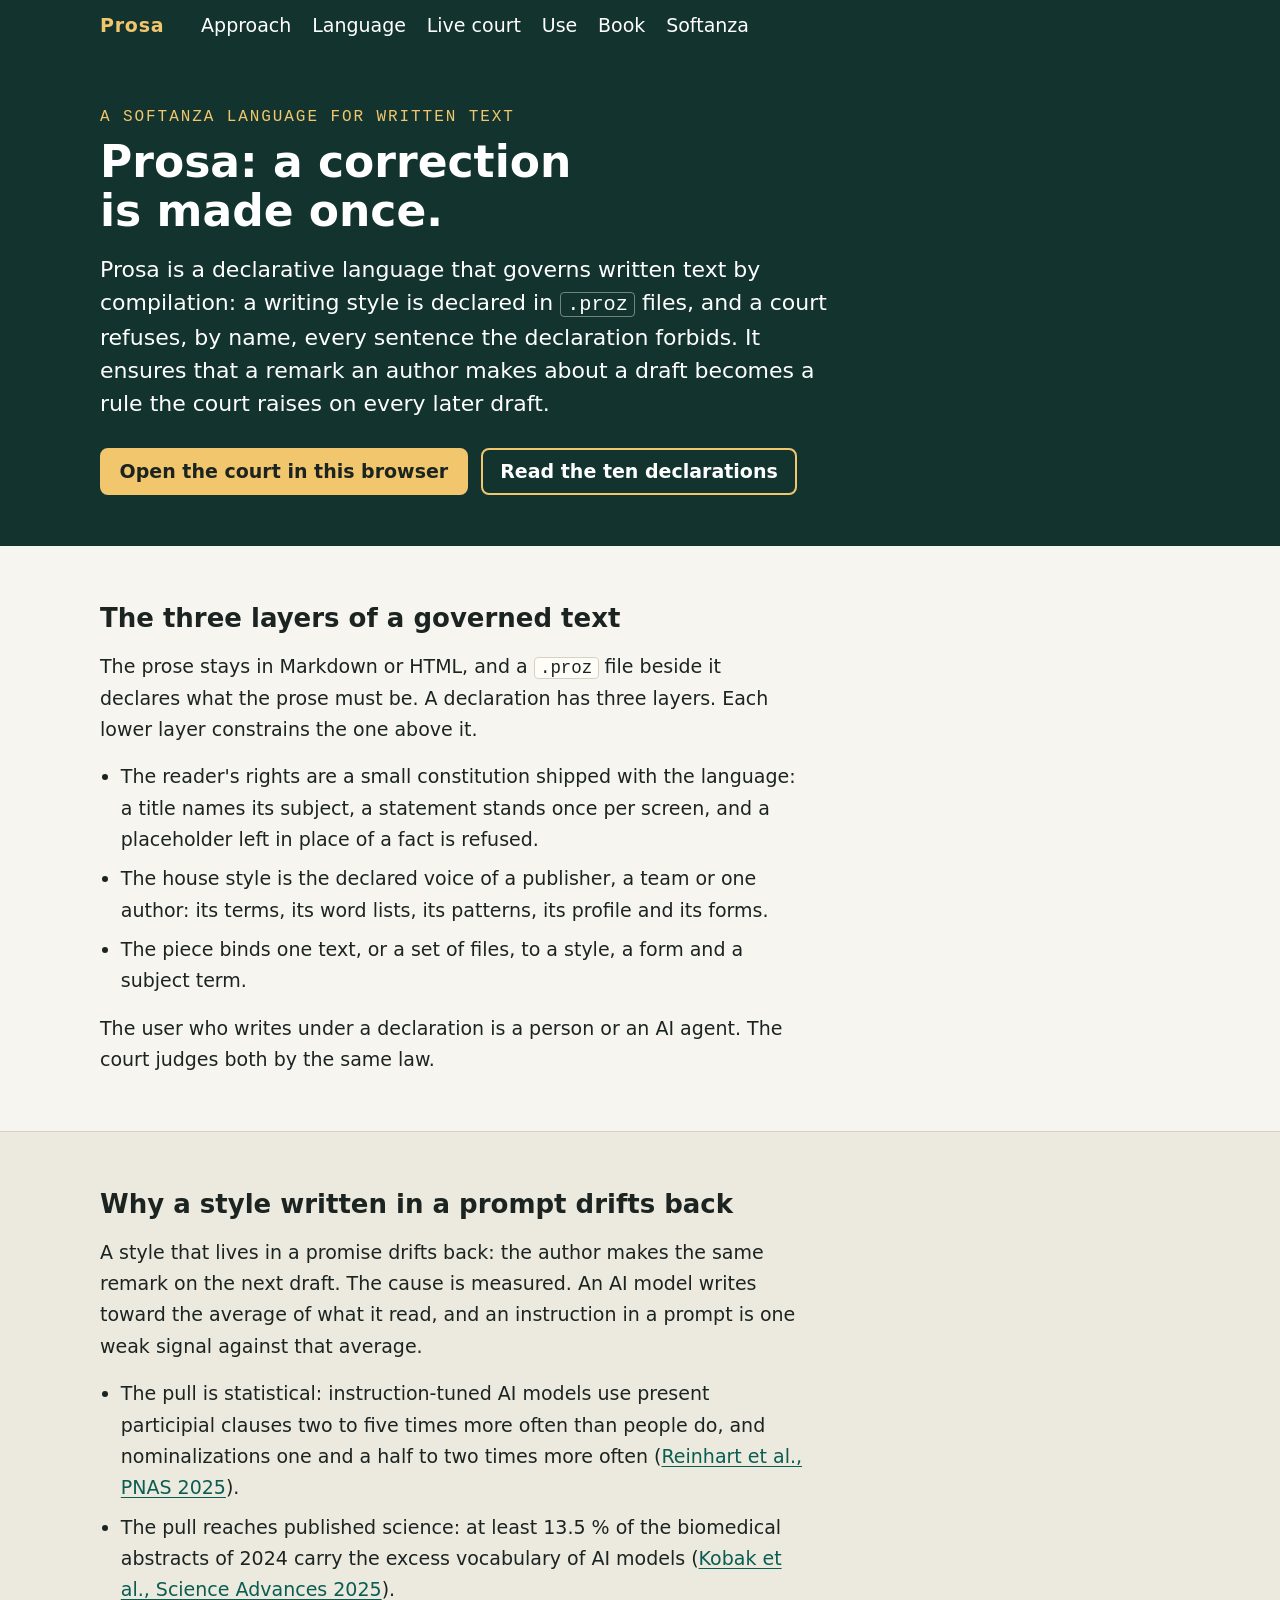
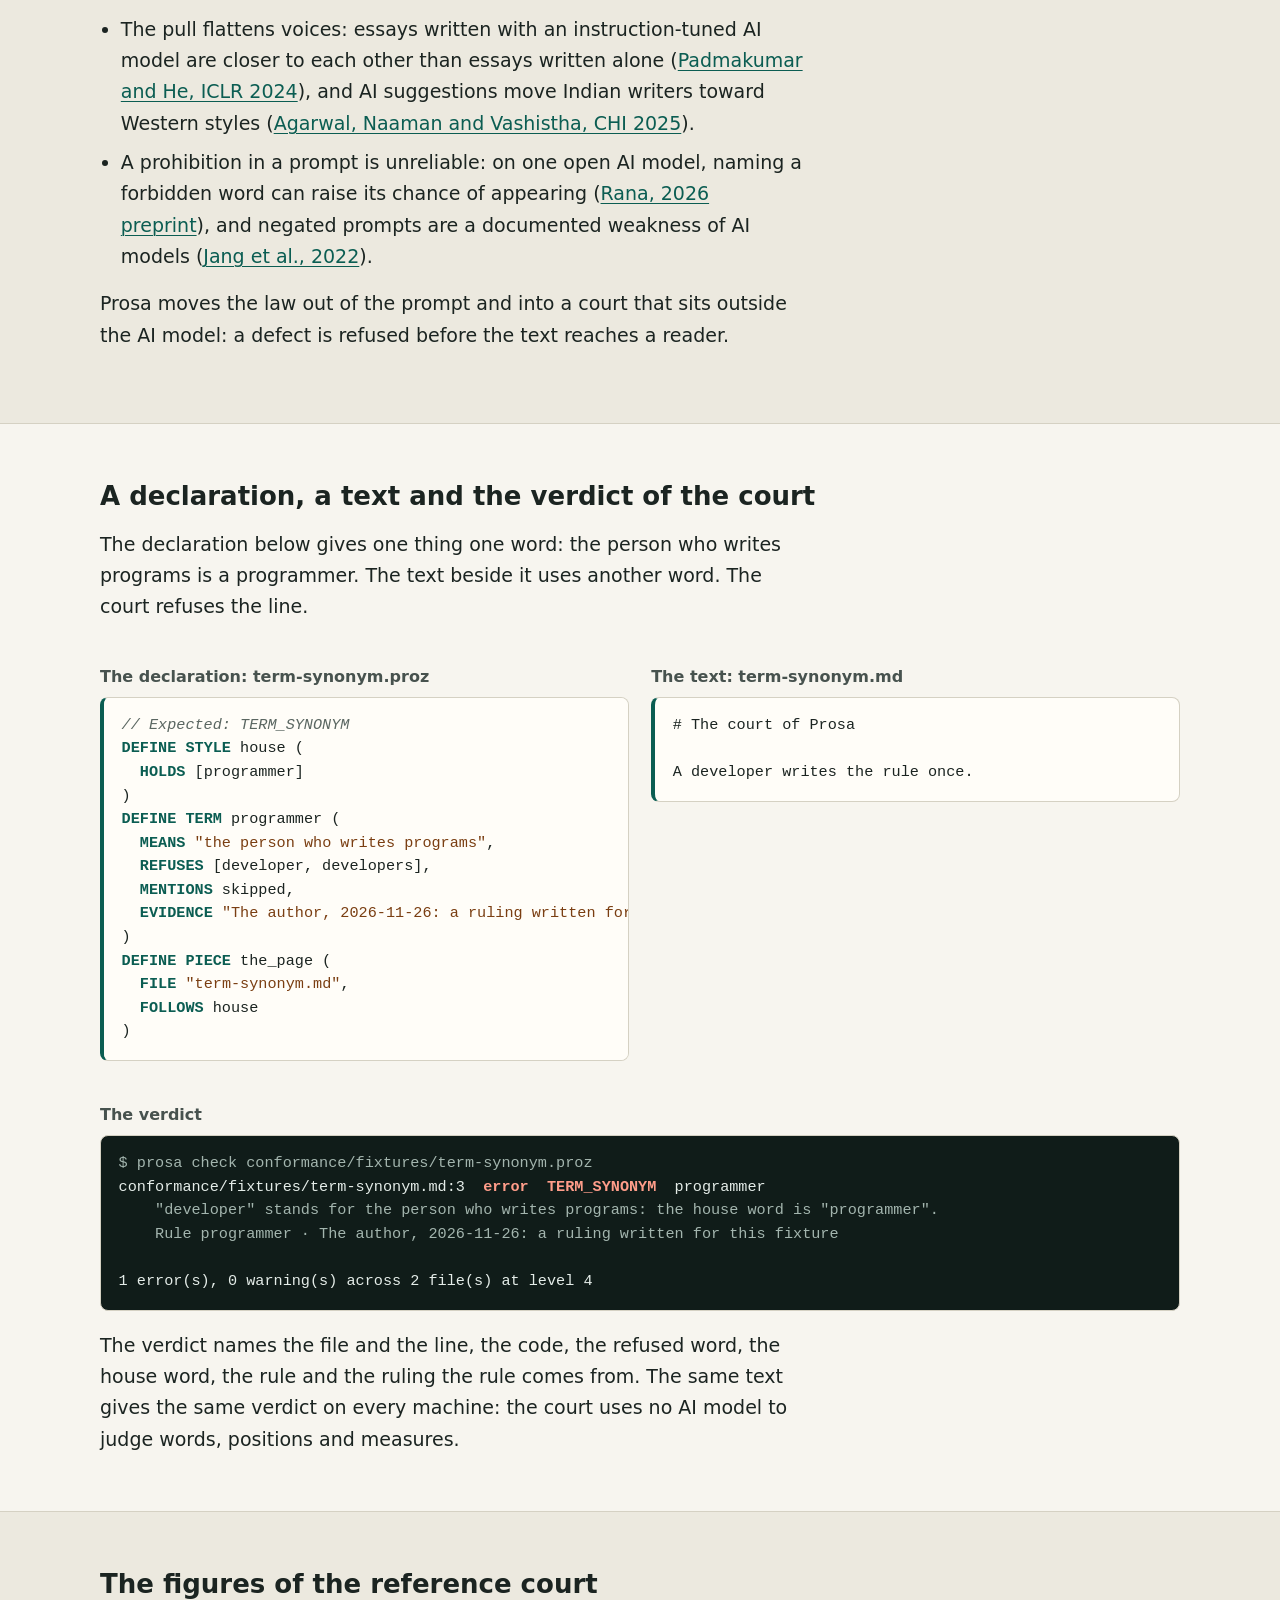
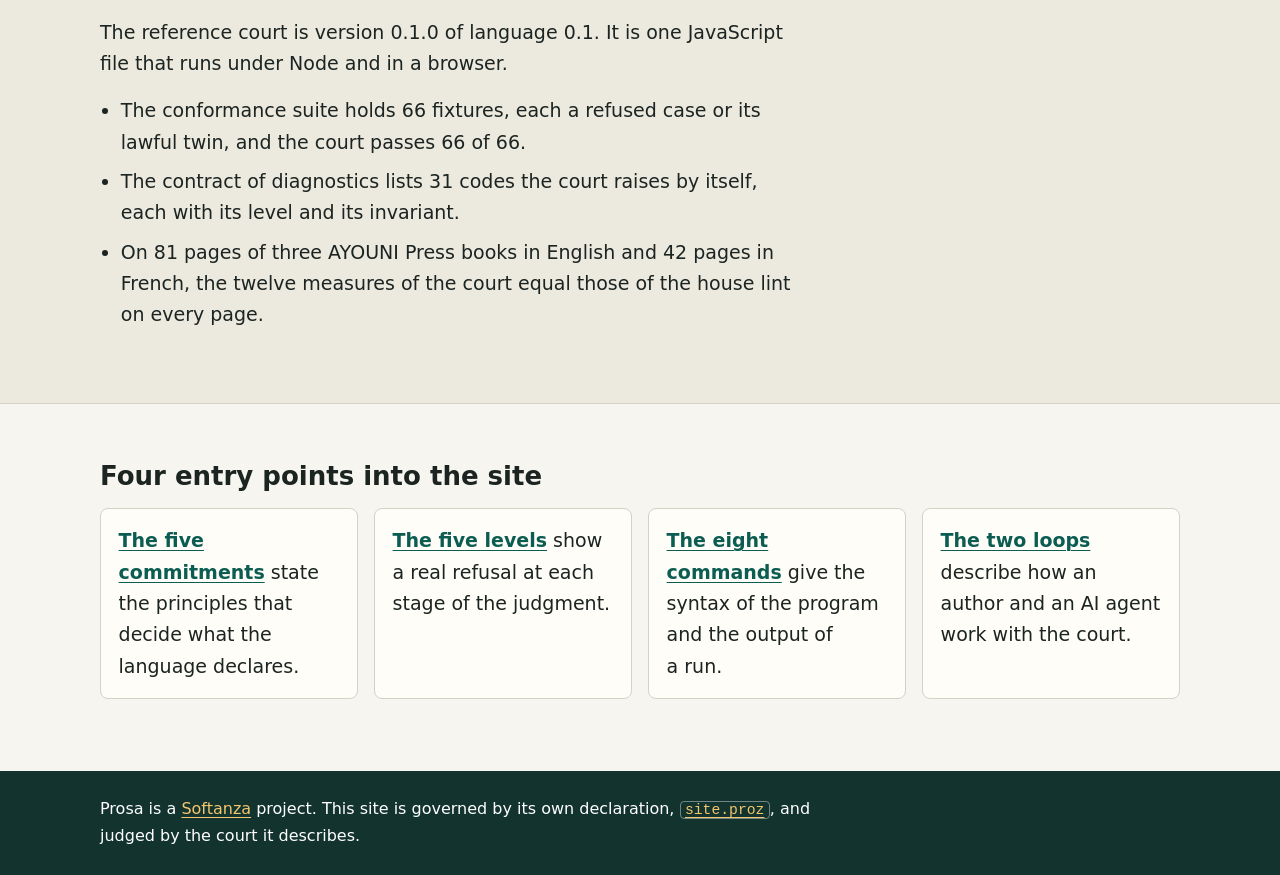
==== site/index.html @ d27479a2 "Prosa 0.1: the language, its court, and its first house Language 0.1 with ten kinds of declaration a" ====
<!DOCTYPE html>
<html lang="en">
<head>
<meta charset="UTF-8">
<meta name="viewport" content="width=device-width, initial-scale=1">
<title>Prosa: a declarative language that governs written text</title>
<meta name="description" content="Prosa is a declarative language that governs written text by compilation: a writing style is declared in .proz files, and a court refuses, by name, every sentence the declaration forbids.">
<meta name="prosa:subject" content="prosa">
<link rel="icon" href="data:image/svg+xml,%3Csvg xmlns='http://www.w3.org/2000/svg' viewBox='0 0 32 32'%3E%3Crect width='32' height='32' fill='%2312332e'/%3E%3Cpath d='M9 8h9a6 6 0 0 1 0 12h-5v5H9z' fill='%23f2c66d'/%3E%3C/svg%3E">
<link rel="stylesheet" href="prosa.css">
</head>
<body class="front">
<a class="skip" href="#main">Skip to the content</a>
<div class="bars">
<nav class="site" aria-label="Main menu">
  <div class="wrap">
    <div class="menu">
      <a class="brand" aria-current="page" href="index.html">Prosa</a>
      <a href="approach.html">Approach</a>
      <a href="kinds.html">Language</a>
      <a href="try.html">Live court</a>
      <a href="commands.html">Use</a>
      <a href="book.html">Book</a>
      <a href="softanza.html">Softanza</a>
    </div>
  </div>
</nav>
</div>

<header class="hero">
  <div class="narrow">
    <div class="kicker">A Softanza language for written text</div>
    <h1>Prosa: a correction is made once.</h1>
    <p class="sub">Prosa is a declarative language that governs written text by compilation: a writing style is declared in <code>.proz</code> files, and a court refuses, by name, every sentence the declaration forbids. It ensures that a remark an author makes about a draft becomes a rule the court raises on every later draft.</p>
<div class="actions">
  <a class="primary" href="try.html">Open the court in this browser</a>
  <a href="kinds.html">Read the ten declarations</a>
</div>
  </div>
</header>

<main id="main">
<section>
  <div class="narrow">
    <h2>The three layers of a governed text</h2>
    <p>The prose stays in Markdown or HTML, and a <code>.proz</code> file beside it declares what the prose must be. A declaration has three layers. Each lower layer constrains the one above it.</p>
    <ul>
      <li>The reader's rights are a small constitution shipped with the language: a title names its subject, a statement stands once per screen, and a placeholder left in place of a fact is refused.</li>
      <li>The house style is the declared voice of a publisher, a team or one author: its terms, its word lists, its patterns, its profile and its forms.</li>
      <li>The piece binds one text, or a set of files, to a style, a form and a subject term.</li>
    </ul>
    <p>The user who writes under a declaration is a person or an AI agent. The court judges both by the same law.</p>
  </div>
</section>

<section class="alt">
  <div class="narrow">
    <h2>Why a style written in a prompt drifts back</h2>
    <p>A style that lives in a promise drifts back: the author makes the same remark on the next draft. The cause is measured. An AI model writes toward the average of what it read, and an instruction in a prompt is one weak signal against that average.</p>
    <ul>
      <li>The pull is statistical: instruction-tuned AI models use present participial clauses two to five times more often than people do, and nominalizations one and a half to two times more often (<a href="https://arxiv.org/abs/2410.16107">Reinhart et al., PNAS 2025</a>).</li>
      <li>The pull reaches published science: at least 13.5 % of the biomedical abstracts of 2024 carry the excess vocabulary of AI models (<a href="https://arxiv.org/abs/2406.07016">Kobak et al., Science Advances 2025</a>).</li>
      <li>The pull flattens voices: essays written with an instruction-tuned AI model are closer to each other than essays written alone (<a href="https://arxiv.org/abs/2309.05196">Padmakumar and He, ICLR 2024</a>), and AI suggestions move Indian writers toward Western styles (<a href="https://arxiv.org/abs/2409.11360">Agarwal, Naaman and Vashistha, CHI 2025</a>).</li>
      <li>A prohibition in a prompt is unreliable: on one open AI model, naming a forbidden word can raise its chance of appearing (<a href="https://arxiv.org/abs/2601.08070">Rana, 2026 preprint</a>), and negated prompts are a documented weakness of AI models (<a href="https://arxiv.org/abs/2209.12711">Jang et al., 2022</a>).</li>
    </ul>
    <p>Prosa moves the law out of the prompt and into a court that sits outside the AI model: a defect is refused before the text reaches a reader.</p>
  </div>
</section>

<section>
  <div class="narrow">
    <h2>A declaration, a text and the verdict of the court</h2>
    <p>The declaration below gives one thing one word: the person who writes programs is a programmer. The text beside it uses another word. The court refuses the line.</p>
    <div class="three">
      <div>
        <div class="lbl">The declaration: term-synonym.proz</div>
        <pre class="shot"><span class="c">// Expected: TERM_SYNONYM</span>
<span class="k">DEFINE</span> <span class="k">STYLE</span> house (
  <span class="k">HOLDS</span> [programmer]
)
<span class="k">DEFINE</span> <span class="k">TERM</span> programmer (
  <span class="k">MEANS</span> <span class="s">"the person who writes programs"</span>,
  <span class="k">REFUSES</span> [developer, developers],
  <span class="k">MENTIONS</span> skipped,
  <span class="k">EVIDENCE</span> <span class="s">"The author, 2026-11-26: a ruling written for this fixture"</span>
)
<span class="k">DEFINE</span> <span class="k">PIECE</span> the_page (
  <span class="k">FILE</span> <span class="s">"term-synonym.md"</span>,
  <span class="k">FOLLOWS</span> house
)</pre>
      </div>
      <div>
        <div class="lbl">The text: term-synonym.md</div>
        <pre class="shot"># The court of Prosa

A developer writes the rule once.</pre>
      </div>
      <div class="wide">
        <div class="lbl">The verdict</div>
        <pre class="term"><span class="dim">$ prosa check conformance/fixtures/term-synonym.proz</span>
conformance/fixtures/term-synonym.md:3  <span class="bad">error</span>  <span class="bad">TERM_SYNONYM</span>  programmer
<span class="dim">    "developer" stands for the person who writes programs: the house word is "programmer".</span>
<span class="dim">    Rule programmer · The author, 2026-11-26: a ruling written for this fixture</span>

1 error(s), 0 warning(s) across 2 file(s) at level 4</pre>
      </div>
    </div>
    <p>The verdict names the file and the line, the code, the refused word, the house word, the rule and the ruling the rule comes from. The same text gives the same verdict on every machine: the court uses no AI model to judge words, positions and measures.</p>
  </div>
</section>

<section class="alt">
  <div class="narrow">
    <h2>The figures of the reference court</h2>
    <p>The reference court is version 0.1.0 of language 0.1. It is one JavaScript file that runs under Node and in a browser.</p>
    <ul>
      <li>The conformance suite holds 66 fixtures, each a refused case or its lawful twin, and the court passes 66 of 66.</li>
      <li>The contract of diagnostics lists 31 codes the court raises by itself, each with its level and its invariant.</li>
      <li>On 81 pages of three AYOUNI Press books in English and 42 pages in French, the twelve measures of the court equal those of the house lint on every page.</li>
    </ul>
  </div>
</section>

<section>
  <div class="narrow">
    <h2>Four entry points into the site</h2>
    <ul class="cards">
      <li><a href="approach.html">The five commitments</a> state the principles that decide what the language declares.</li>
      <li><a href="levels.html">The five levels</a> show a real refusal at each stage of the judgment.</li>
      <li><a href="commands.html">The eight commands</a> give the syntax of the program and the output of a run.</li>
      <li><a href="loops.html">The two loops</a> describe how an author and an AI agent work with the court.</li>
    </ul>
  </div>
</section>
</main>

<footer class="site">
  <div class="narrow">
    <p class="fine">Prosa is a <a href="https://mayouni.github.io/stzsite/index.html">Softanza</a> project. This site is governed by its own declaration, <a href="site.proz"><code>site.proz</code></a>, and judged by the court it describes.</p>
  </div>
</footer>
</body>
</html>
---- site/prosa.css ----
/* prosa.css : the Prosa site. It belongs to the visual family of its sister site (a bar with the main menu, a band of the
   section's pages, a page head with kicker, title and lede, terminals as pre.term) and carries Prosa's own accent: pine green,
   with amber for the brand. Every colour and size is a token below. Light and dark follow the reader's system. The site makes
   no external request and holds no animation. */
:root {
  --size-small: 1rem; --size-reading: 1.1875rem; --size-lead: 1.375rem; --size-section: 1.625rem; --size-title: 2.125rem; --size-hero: 2.75rem;
  --space-1: .5rem; --space-2: 1rem; --space-3: 2rem; --space-4: 3.5rem; --gutter: 1.25rem;
  --radius: 8px; --target: 44px;
  --sans: system-ui, -apple-system, "Segoe UI", Roboto, sans-serif; --mono: ui-monospace, "Cascadia Mono", Consolas, "Liberation Mono", monospace;
  --paper: #f7f5ef; --surface: #fffdf8; --tint: #ece9df; --ink: #1b2421; --ink-2: #47524e; --line: #d5d1c3; --edge: #7b857f;
  --link: #0b5d52; --action: #0b5d52; --on-action: #ffffff; --focus: #c2410c;
  --bar: #12332e; --on-bar: #ffffff; --brand: #f2c66d; --band: #e3efe9;
  --term: #101c19; --on-term: #e4ece8; --term-dim: #a3b5ae; --term-bad: #ff9d8a; --term-warn: #f2c66d; --term-good: #7ee2ae;
  --c-comment: #5a6661; --c-key: #0b5d52; --c-str: #7a3e12;
  --danger: #8e1f13; --success: #145036;
  color-scheme: light dark;
}
@media (prefers-color-scheme: dark) {
  :root {
    --paper: #0f1614; --surface: #17211e; --tint: #141d1a; --ink: #dfe8e3; --ink-2: #aebbb5; --line: #2c3b36; --edge: #6f837b;
    --link: #74d8c2; --action: #74d8c2; --on-action: #0b1513; --focus: #ffb37a;
    --bar: #091210; --on-bar: #dfe8e3; --brand: #f2c66d; --band: #17211e;
    --term: #070d0c; --on-term: #dfe8e3;
    --c-comment: #9aa8a2; --c-key: #74d8c2; --c-str: #f0b78a;
    --danger: #ff9d8a; --success: #7ee2ae;
  }
}

* { box-sizing: border-box; }
html { -webkit-text-size-adjust: 100%; }
body { margin: 0; background: var(--paper); color: var(--ink); font: var(--size-reading)/1.65 var(--sans); text-wrap: pretty; overflow-wrap: break-word; }
a { color: var(--link); text-decoration: underline; text-decoration-thickness: from-font; text-underline-offset: .18em; }
nav a { text-decoration: none; }
nav a:hover { text-decoration: underline; }
:focus-visible { outline: 3px solid var(--focus); outline-offset: 2px; }
button, input, select, textarea { font: inherit; color: inherit; }
code, pre, kbd, textarea.code { font-family: var(--mono); }
code { background: var(--surface); border: 1px solid var(--line); border-radius: 4px; padding: 0 .3em; font-size: .92em; overflow-wrap: anywhere; }
.wrap, .narrow { max-width: 70rem; margin: 0 auto; padding: 0 var(--gutter); }
.skip { position: absolute; left: .6rem; top: -5rem; background: var(--surface); color: var(--ink); border: 3px solid var(--focus);
  border-radius: var(--radius); padding: .5rem .9rem; z-index: 20; }
.skip:focus { top: .6rem; }

/* ---- the bars: the main menu, and the band of the section's pages ---- */
nav.site { background: var(--bar); color: var(--on-bar); }
nav.site .menu { display: flex; align-items: center; flex-wrap: wrap; gap: 0 1.3rem; padding: .25rem 0; }
nav.site a { color: var(--on-bar); display: inline-flex; align-items: center; min-height: var(--target); }
nav.site .brand { color: var(--brand); font-weight: 800; letter-spacing: .04em; margin-right: 1rem; }
nav.site a.here { font-weight: 800; box-shadow: inset 0 -3px 0 var(--brand); }
nav.band { background: var(--band); border-bottom: 1px solid var(--line); }
nav.band .wrap { display: flex; flex-wrap: wrap; gap: 0 1.4rem; }
nav.band a { color: var(--ink); display: inline-flex; align-items: center; min-height: var(--target); font-size: var(--size-small); }
nav.band a[aria-current] { font-weight: 800; box-shadow: inset 0 -3px 0 var(--link); }
@media (min-width: 48rem) { .bars { position: sticky; top: 0; z-index: 10; } h2[id], h3[id], section[id] { scroll-margin-top: 7rem; } }

/* ---- the page head: kicker, title, lede ---- */
header.page { background: var(--tint); padding: 2.4rem 0 2.2rem; border-bottom: 1px solid var(--line); }
.kicker { font: var(--size-small) var(--mono); text-transform: uppercase; letter-spacing: .12em; color: var(--ink-2); margin: 0 0 .7rem; }
h1 { margin: 0; font-weight: 800; font-size: var(--size-title); line-height: 1.2; max-width: 46rem; text-wrap: balance; }
.sub { font-size: var(--size-lead); line-height: 1.5; max-width: 46rem; margin: 1.1rem 0 0; }

/* ---- the front page's hero: the claim on the bar's ground ---- */
header.hero { background: var(--bar); color: var(--on-bar); padding: 3.5rem 0 3.2rem; }
header.hero .kicker { color: var(--brand); }
header.hero h1 { font-size: var(--size-hero); line-height: 1.12; }
header.hero .sub { color: var(--on-bar); }
header.hero code { background: transparent; border-color: color-mix(in srgb, var(--on-bar) 40%, transparent); color: var(--on-bar); }
.actions { display: flex; flex-wrap: wrap; gap: .8rem; margin: 1.8rem 0 0; }
.actions a { display: inline-flex; align-items: center; min-height: var(--target); padding: .35rem 1.1rem; border-radius: var(--radius);
  font-weight: 700; text-decoration: none; border: 2px solid var(--brand); color: var(--on-bar); }
.actions a.primary { background: var(--brand); color: #1b2421; }
.actions a:hover { text-decoration: underline; }

/* ---- the sections ---- */
main section { padding: var(--space-4) 0 0; }
main section:last-child { padding-bottom: var(--space-4); }
main section.alt { background: var(--tint); border-top: 1px solid var(--line); border-bottom: 1px solid var(--line); padding-bottom: var(--space-4); margin-top: var(--space-4); }
h2 { font-size: var(--size-section); line-height: 1.25; font-weight: 800; margin: 0 0 1rem; max-width: 46rem; text-wrap: balance; }
h3 { font-size: var(--size-lead); line-height: 1.3; font-weight: 800; margin: 2rem 0 .6rem; max-width: 46rem; }
main p, main ul, main ol { max-width: 44rem; margin: 0 0 1rem; }
main ul, main ol { padding-left: 1.3rem; }
main li { margin: 0 0 .5rem; }
.lbl { font-weight: 800; font-size: var(--size-small); color: var(--ink-2); margin: 1.4rem 0 .4rem; }
.caption { font-size: var(--size-small); color: var(--ink-2); }

/* ---- code: a declaration (pre.shot) and a terminal (pre.term) ---- */
pre { margin: 0 0 1.2rem; padding: 1rem 1.1rem; border-radius: var(--radius); font-size: .95rem; line-height: 1.55; overflow-x: auto; max-width: 100%; tab-size: 2; }
pre.shot { background: var(--surface); border: 1px solid var(--line); border-left: 4px solid var(--link); color: var(--ink); }
pre.shot .c { color: var(--c-comment); font-style: italic; }
pre.shot .k { color: var(--c-key); font-weight: 700; }
pre.shot .s { color: var(--c-str); }
pre.term { background: var(--term); color: var(--on-term); border: 1px solid var(--line); }
pre.term .dim { color: var(--term-dim); }
pre.term .bad { color: var(--term-bad); font-weight: 700; }
pre.term .warn { color: var(--term-warn); font-weight: 700; }
pre.term .good { color: var(--term-good); font-weight: 700; }
.three { display: grid; gap: 0 1.4rem; grid-template-columns: minmax(0, 1fr); margin: 1.2rem 0 0; }
.three > div { min-width: 0; }
@media (min-width: 62rem) { .three { grid-template-columns: minmax(0, 1fr) minmax(0, 1fr); } .three > .wide { grid-column: 1 / -1; } }

/* ---- tables scroll inside their own region on a narrow screen ---- */
.scroll { overflow-x: auto; margin: 0 0 1.4rem; border: 1px solid var(--line); border-radius: var(--radius); background: var(--surface); }
table { border-collapse: collapse; width: 100%; font-size: var(--size-small); line-height: 1.5; }
th, td { text-align: left; vertical-align: top; padding: .6rem .8rem; border-bottom: 1px solid var(--line); }
thead th { background: var(--tint); font-weight: 800; white-space: nowrap; }
tbody tr:last-child > * { border-bottom: 0; }
tbody th { font-weight: 700; }
td code, th code { overflow-wrap: normal; white-space: nowrap; }
td code.msg { white-space: normal; border: 0; background: transparent; padding: 0; }

/* ---- the entry points of the front page ---- */
.cards { display: grid; gap: 1rem; grid-template-columns: repeat(auto-fit, minmax(15rem, 1fr)); list-style: none; padding: 0; max-width: none; }
.cards li { background: var(--surface); border: 1px solid var(--line); border-radius: var(--radius); padding: 1rem 1.1rem; margin: 0; }
.cards a { font-weight: 800; }

/* ---- the live court ---- */
.court-bar { display: flex; flex-wrap: wrap; align-items: end; gap: .8rem 1.4rem; margin: 0 0 1.2rem; }
.field { display: flex; flex-direction: column; gap: .25rem; min-width: 0; }
.field label, .editor label { font-weight: 800; font-size: var(--size-small); }
.field select { min-height: var(--target); padding: .3rem .6rem; background: var(--surface); border: 1px solid var(--edge); border-radius: var(--radius); max-width: 100%; }
.editors { display: grid; gap: 1.2rem; grid-template-columns: minmax(0, 1fr); margin: 0 0 1.2rem; }
@media (min-width: 62rem) { .editors { grid-template-columns: minmax(0, 1fr) minmax(0, 1fr); } }
.editor { display: flex; flex-direction: column; gap: .35rem; min-width: 0; }
.editor .hint { font-size: var(--size-small); color: var(--ink-2); margin: 0; }
textarea.code { width: 100%; min-height: 22rem; resize: vertical; padding: .8rem .9rem; font-size: .95rem; line-height: 1.55; tab-size: 2;
  background: var(--surface); border: 1px solid var(--edge); border-radius: var(--radius); white-space: pre; overflow: auto; }
textarea.code.wraps { white-space: pre-wrap; }
#verdict { min-height: 6rem; white-space: pre-wrap; }
#brief { white-space: pre-wrap; }
.state { font-weight: 800; }
.state.refused { color: var(--danger); }
.state.lawful { color: var(--success); }

/* ---- the footer ---- */
footer.site { background: var(--bar); color: var(--on-bar); padding: 1.6rem 0; margin-top: 0; }
footer.site .fine { margin: 0; font-size: var(--size-small); max-width: 46rem; }
footer.site a { color: var(--brand); }
footer.site code { background: transparent; border-color: color-mix(in srgb, var(--on-bar) 40%, transparent); color: inherit; }

@media (max-width: 30rem) {
  :root { --size-title: 1.75rem; --size-hero: 2.1rem; --size-lead: 1.25rem; --size-section: 1.4rem; }
  nav.site .menu { gap: 0 1rem; }
  pre { font-size: .85rem; padding: .8rem; }
}
@media print { .bars, .skip, .actions { display: none; } }
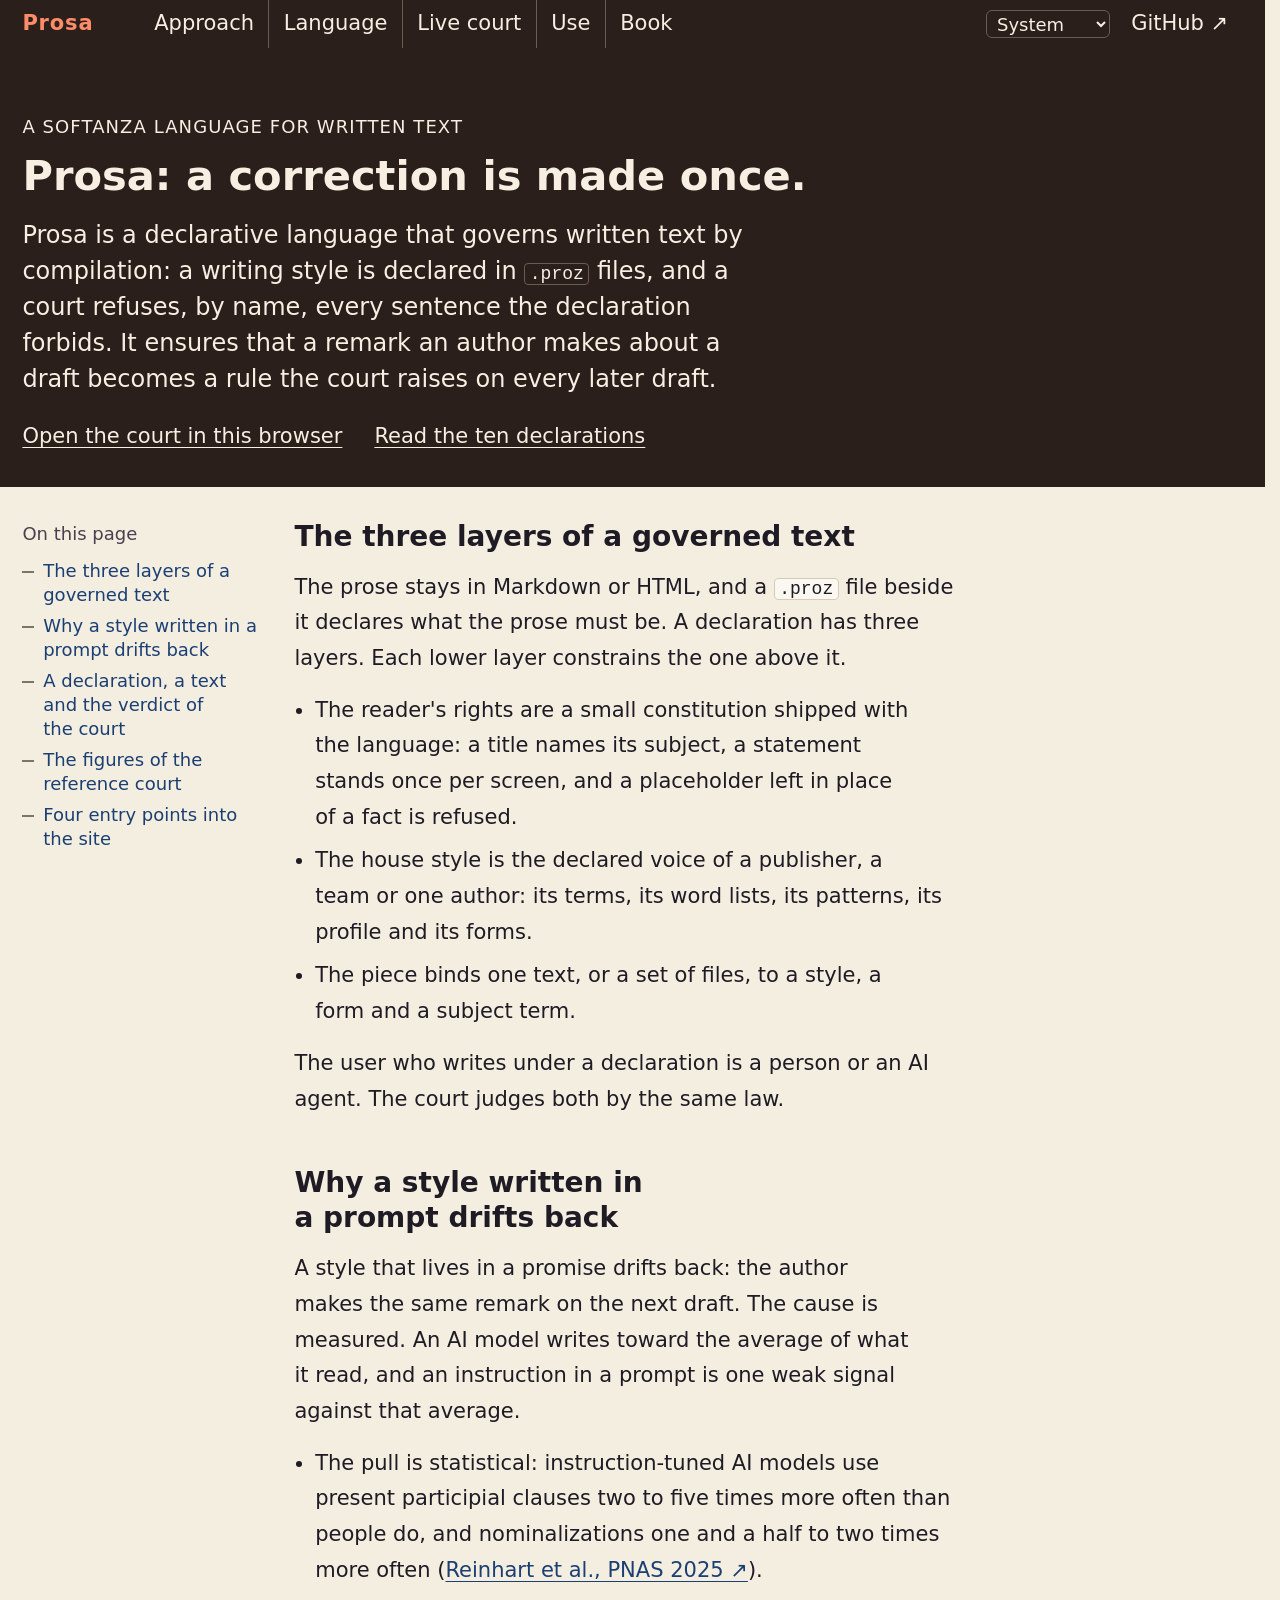
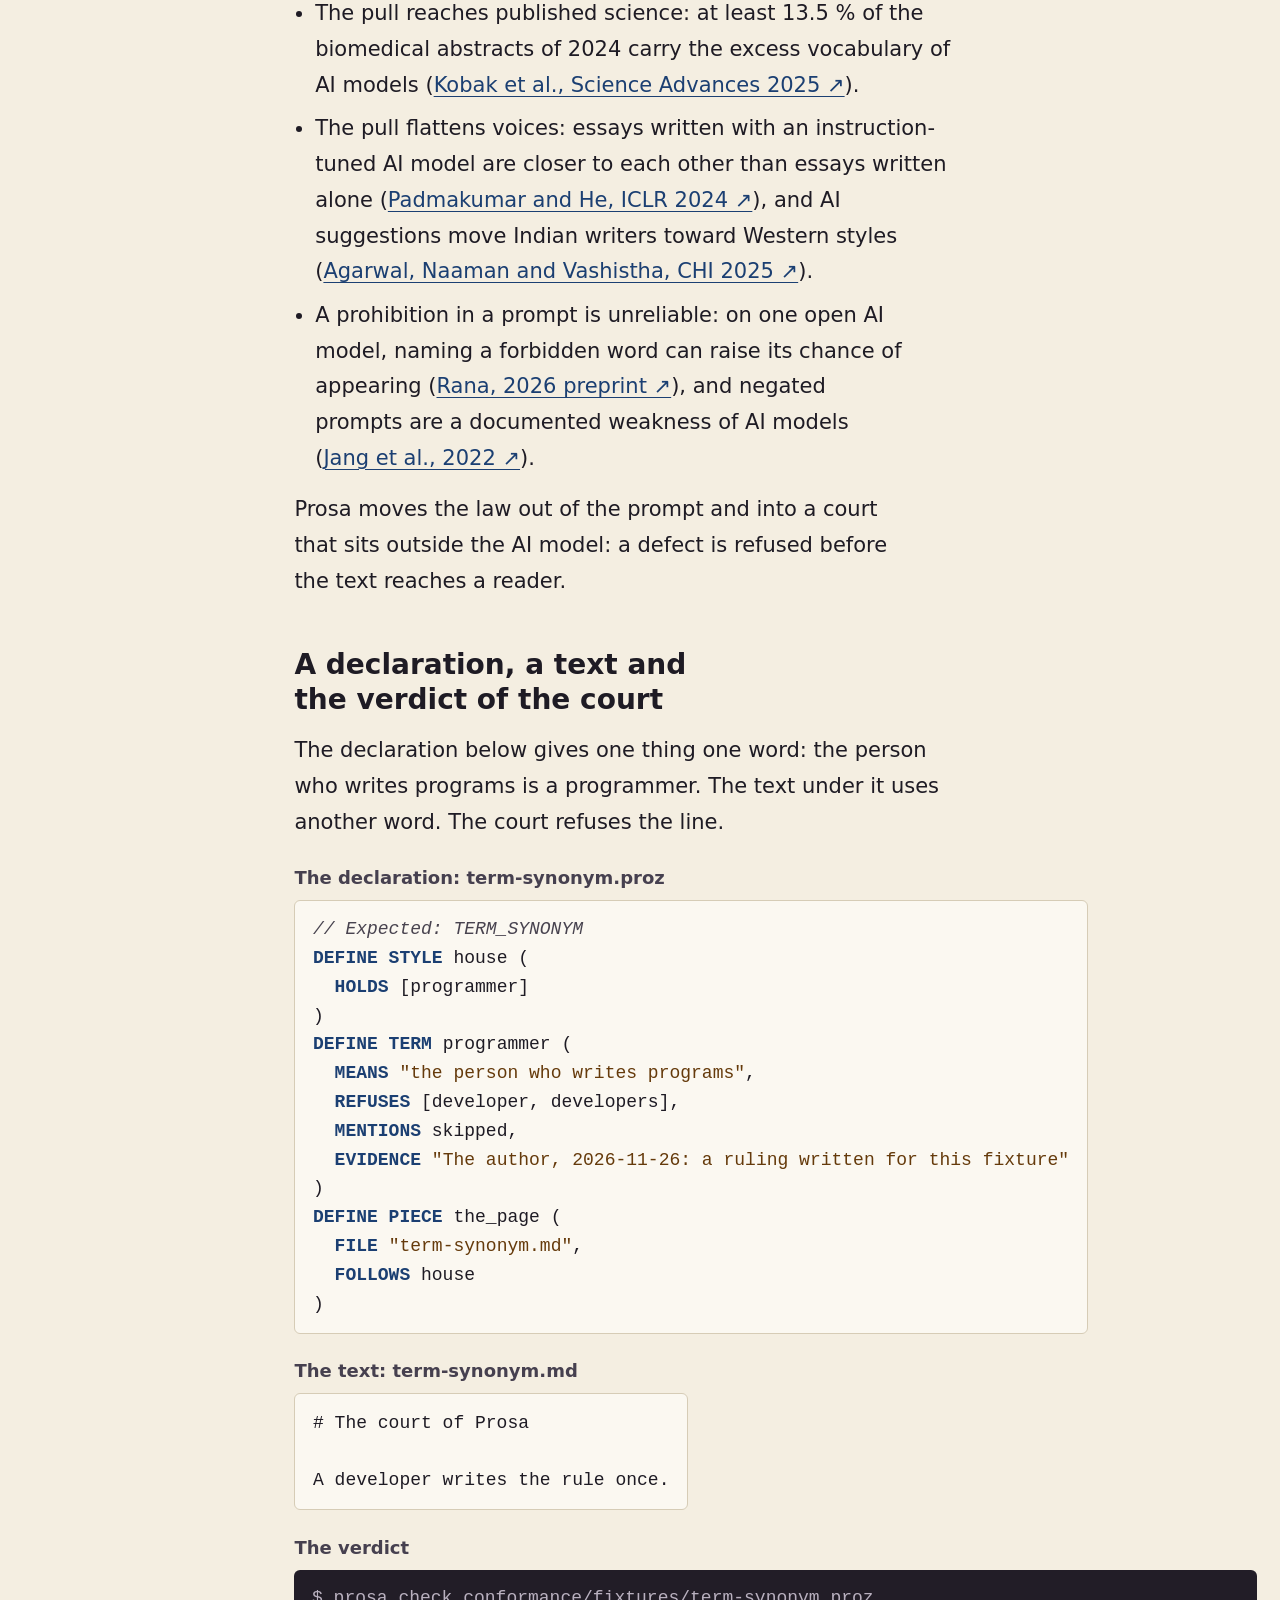
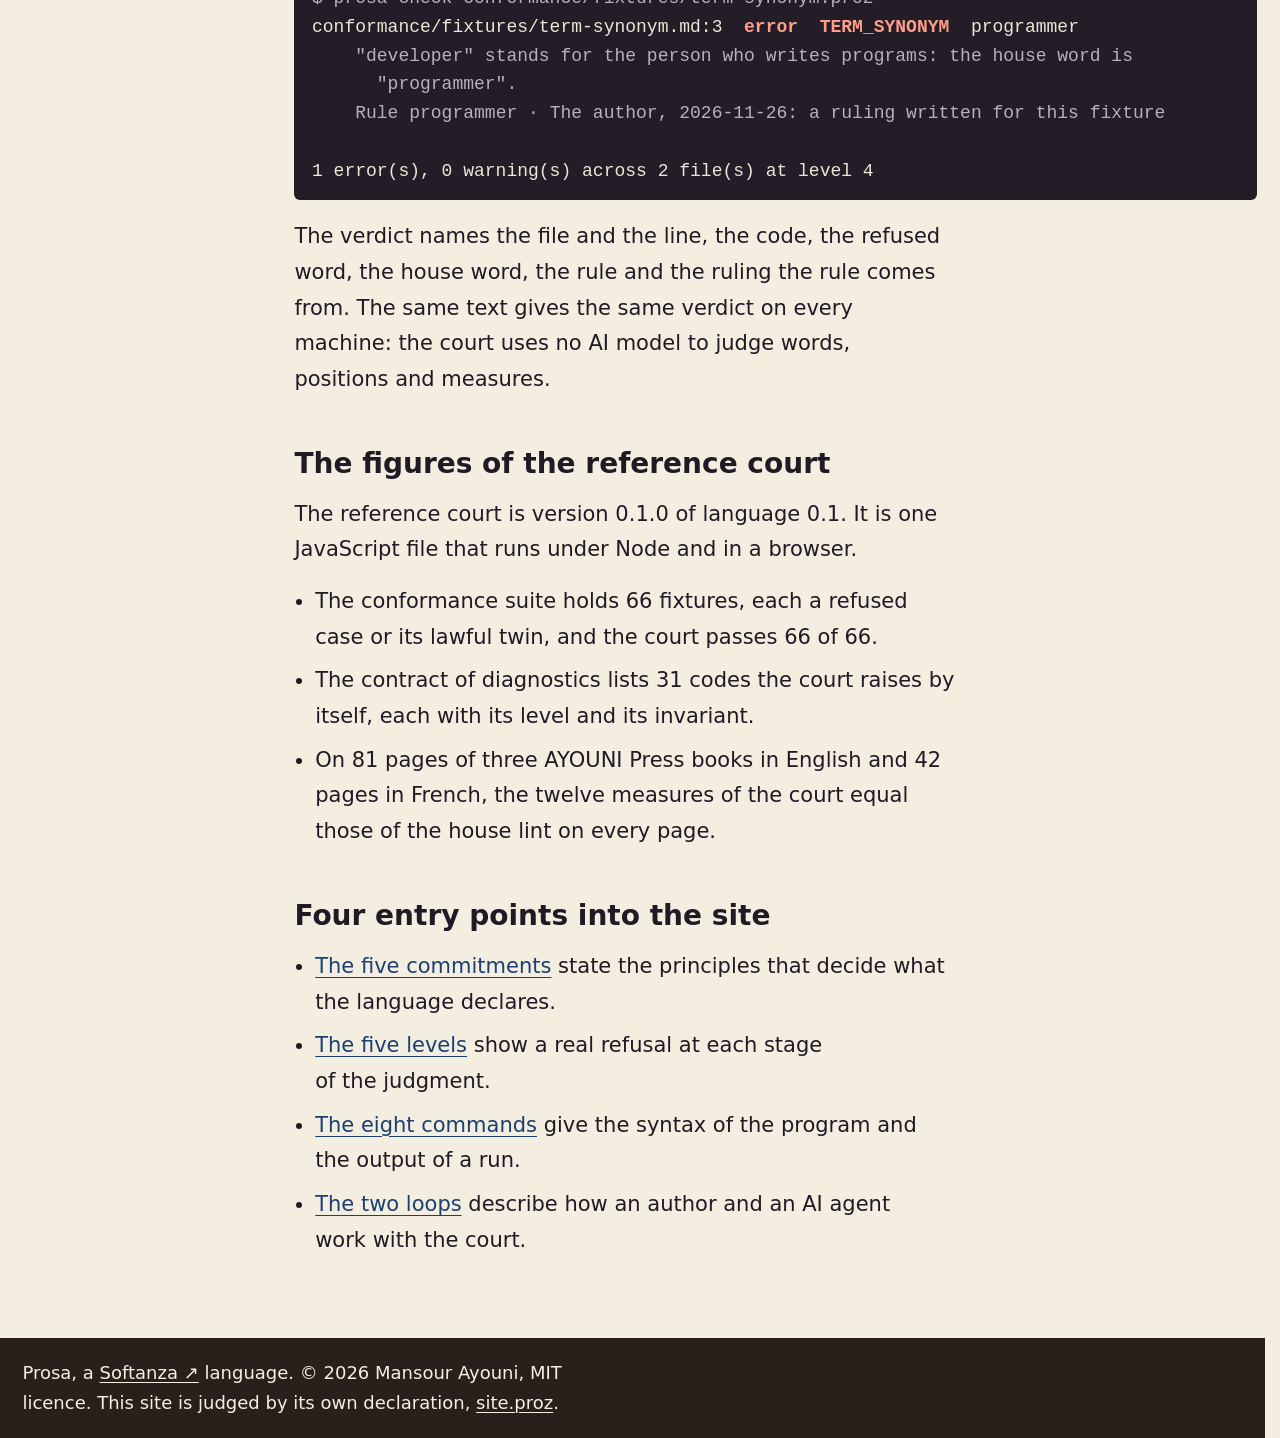
==== commit 02e848fa: "Site: one scroll, the Zayn design system, the Vellum and Lamplight theme Nothing scrolls inside a pa" ====
--- a/site/index.html
+++ b/site/index.html
@@ -6,8 +6,9 @@
 <title>Prosa: a declarative language that governs written text</title>
 <meta name="description" content="Prosa is a declarative language that governs written text by compilation: a writing style is declared in .proz files, and a court refuses, by name, every sentence the declaration forbids.">
 <meta name="prosa:subject" content="prosa">
-<link rel="icon" href="data:image/svg+xml,%3Csvg xmlns='http://www.w3.org/2000/svg' viewBox='0 0 32 32'%3E%3Crect width='32' height='32' fill='%2312332e'/%3E%3Cpath d='M9 8h9a6 6 0 0 1 0 12h-5v5H9z' fill='%23f2c66d'/%3E%3C/svg%3E">
+<link rel="icon" href="data:image/svg+xml,%3Csvg xmlns='http://www.w3.org/2000/svg' viewBox='0 0 32 32'%3E%3Crect width='32' height='32' fill='%232a1f1b'/%3E%3Cpath d='M9 8h9a6 6 0 0 1 0 12h-5v5H9z' fill='%23ff8c69'/%3E%3C/svg%3E">
 <link rel="stylesheet" href="prosa.css">
+<script>try{var t=localStorage.getItem('prosa-theme');if(t==='vellum'||t==='lamplight')document.documentElement.dataset.theme=t}catch(e){}</script>
 </head>
 <body class="front">
 <a class="skip" href="#main">Skip to the content</a>
@@ -16,33 +17,54 @@
   <div class="wrap">
     <div class="menu">
       <a class="brand" aria-current="page" href="index.html">Prosa</a>
+      <div class="entries">
       <a href="approach.html">Approach</a>
       <a href="kinds.html">Language</a>
       <a href="try.html">Live court</a>
       <a href="commands.html">Use</a>
       <a href="book.html">Book</a>
-      <a href="softanza.html">Softanza</a>
+      </div>
+      <div class="end">
+        <select id="theme" aria-label="Colour theme">
+          <option value="system">System</option>
+          <option value="vellum">Vellum</option>
+          <option value="lamplight">Lamplight</option>
+        </select>
+        <a href="https://github.com/mayouni/prosa">GitHub ↗</a>
+      </div>
     </div>
   </div>
 </nav>
 </div>
+<nav class="vh" aria-label="Breadcrumb"><span class="here-crumb" aria-current="page">Prosa</span></nav>
 
 <header class="hero">
-  <div class="narrow">
+  <div class="wrap">
     <div class="kicker">A Softanza language for written text</div>
     <h1>Prosa: a correction is made once.</h1>
     <p class="sub">Prosa is a declarative language that governs written text by compilation: a writing style is declared in <code>.proz</code> files, and a court refuses, by name, every sentence the declaration forbids. It ensures that a remark an author makes about a draft becomes a rule the court raises on every later draft.</p>
 <div class="actions">
-  <a class="primary" href="try.html">Open the court in this browser</a>
+  <a href="try.html">Open the court in this browser</a>
   <a href="kinds.html">Read the ten declarations</a>
 </div>
   </div>
 </header>
 
+<div class="layout with-outline">
+<nav class="outline" aria-label="On this page">
+  <p class="head">On this page</p>
+  <ul>
+    <li><a href="#the-three-layers-of-a-governed-text">The three layers of a governed text</a></li>
+    <li><a href="#why-a-style-written-in-a-prompt-drifts-back">Why a style written in a prompt drifts back</a></li>
+    <li><a href="#a-declaration-a-text-and-the-verdict-of-the-court">A declaration, a text and the verdict of the court</a></li>
+    <li><a href="#the-figures-of-the-reference-court">The figures of the reference court</a></li>
+    <li><a href="#four-entry-points-into-the-site">Four entry points into the site</a></li>
+  </ul>
+</nav>
 <main id="main">
 <section>
   <div class="narrow">
-    <h2>The three layers of a governed text</h2>
+    <h2 id="the-three-layers-of-a-governed-text">The three layers of a governed text</h2>
     <p>The prose stays in Markdown or HTML, and a <code>.proz</code> file beside it declares what the prose must be. A declaration has three layers. Each lower layer constrains the one above it.</p>
     <ul>
       <li>The reader's rights are a small constitution shipped with the language: a title names its subject, a statement stands once per screen, and a placeholder left in place of a fact is refused.</li>
@@ -55,13 +77,13 @@
 
 <section class="alt">
   <div class="narrow">
-    <h2>Why a style written in a prompt drifts back</h2>
+    <h2 id="why-a-style-written-in-a-prompt-drifts-back">Why a style written in a prompt drifts back</h2>
     <p>A style that lives in a promise drifts back: the author makes the same remark on the next draft. The cause is measured. An AI model writes toward the average of what it read, and an instruction in a prompt is one weak signal against that average.</p>
     <ul>
-      <li>The pull is statistical: instruction-tuned AI models use present participial clauses two to five times more often than people do, and nominalizations one and a half to two times more often (<a href="https://arxiv.org/abs/2410.16107">Reinhart et al., PNAS 2025</a>).</li>
-      <li>The pull reaches published science: at least 13.5 % of the biomedical abstracts of 2024 carry the excess vocabulary of AI models (<a href="https://arxiv.org/abs/2406.07016">Kobak et al., Science Advances 2025</a>).</li>
-      <li>The pull flattens voices: essays written with an instruction-tuned AI model are closer to each other than essays written alone (<a href="https://arxiv.org/abs/2309.05196">Padmakumar and He, ICLR 2024</a>), and AI suggestions move Indian writers toward Western styles (<a href="https://arxiv.org/abs/2409.11360">Agarwal, Naaman and Vashistha, CHI 2025</a>).</li>
-      <li>A prohibition in a prompt is unreliable: on one open AI model, naming a forbidden word can raise its chance of appearing (<a href="https://arxiv.org/abs/2601.08070">Rana, 2026 preprint</a>), and negated prompts are a documented weakness of AI models (<a href="https://arxiv.org/abs/2209.12711">Jang et al., 2022</a>).</li>
+      <li>The pull is statistical: instruction-tuned AI models use present participial clauses two to five times more often than people do, and nominalizations one and a half to two times more often (<a href="https://arxiv.org/abs/2410.16107">Reinhart et al., PNAS 2025 ↗</a>).</li>
+      <li>The pull reaches published science: at least 13.5 % of the biomedical abstracts of 2024 carry the excess vocabulary of AI models (<a href="https://arxiv.org/abs/2406.07016">Kobak et al., Science Advances 2025 ↗</a>).</li>
+      <li>The pull flattens voices: essays written with an instruction-tuned AI model are closer to each other than essays written alone (<a href="https://arxiv.org/abs/2309.05196">Padmakumar and He, ICLR 2024 ↗</a>), and AI suggestions move Indian writers toward Western styles (<a href="https://arxiv.org/abs/2409.11360">Agarwal, Naaman and Vashistha, CHI 2025 ↗</a>).</li>
+      <li>A prohibition in a prompt is unreliable: on one open AI model, naming a forbidden word can raise its chance of appearing (<a href="https://arxiv.org/abs/2601.08070">Rana, 2026 preprint ↗</a>), and negated prompts are a documented weakness of AI models (<a href="https://arxiv.org/abs/2209.12711">Jang et al., 2022 ↗</a>).</li>
     </ul>
     <p>Prosa moves the law out of the prompt and into a court that sits outside the AI model: a defect is refused before the text reaches a reader.</p>
   </div>
@@ -69,40 +91,20 @@
 
 <section>
   <div class="narrow">
-    <h2>A declaration, a text and the verdict of the court</h2>
-    <p>The declaration below gives one thing one word: the person who writes programs is a programmer. The text beside it uses another word. The court refuses the line.</p>
+    <h2 id="a-declaration-a-text-and-the-verdict-of-the-court">A declaration, a text and the verdict of the court</h2>
+    <p>The declaration below gives one thing one word: the person who writes programs is a programmer. The text under it uses another word. The court refuses the line.</p>
     <div class="three">
       <div>
         <div class="lbl">The declaration: term-synonym.proz</div>
-        <pre class="shot"><span class="c">// Expected: TERM_SYNONYM</span>
-<span class="k">DEFINE</span> <span class="k">STYLE</span> house (
-  <span class="k">HOLDS</span> [programmer]
-)
-<span class="k">DEFINE</span> <span class="k">TERM</span> programmer (
-  <span class="k">MEANS</span> <span class="s">"the person who writes programs"</span>,
-  <span class="k">REFUSES</span> [developer, developers],
-  <span class="k">MENTIONS</span> skipped,
-  <span class="k">EVIDENCE</span> <span class="s">"The author, 2026-11-26: a ruling written for this fixture"</span>
-)
-<span class="k">DEFINE</span> <span class="k">PIECE</span> the_page (
-  <span class="k">FILE</span> <span class="s">"term-synonym.md"</span>,
-  <span class="k">FOLLOWS</span> house
-)</pre>
+        <pre class="shot"><span class="ln"><span class="c">// Expected: TERM_SYNONYM</span></span><span class="ln"><span class="k">DEFINE</span> <span class="k">STYLE</span> house (</span><span class="ln" style="--ind:2">  <span class="k">HOLDS</span> [programmer]</span><span class="ln">)</span><span class="ln"><span class="k">DEFINE</span> <span class="k">TERM</span> programmer (</span><span class="ln" style="--ind:2">  <span class="k">MEANS</span> <span class="s">"the person who writes programs"</span>,</span><span class="ln" style="--ind:2">  <span class="k">REFUSES</span> [developer, developers],</span><span class="ln" style="--ind:2">  <span class="k">MENTIONS</span> skipped,</span><span class="ln" style="--ind:2">  <span class="k">EVIDENCE</span> <span class="s">"The author, 2026-11-26: a ruling written for this fixture"</span></span><span class="ln">)</span><span class="ln"><span class="k">DEFINE</span> <span class="k">PIECE</span> the_page (</span><span class="ln" style="--ind:2">  <span class="k">FILE</span> <span class="s">"term-synonym.md"</span>,</span><span class="ln" style="--ind:2">  <span class="k">FOLLOWS</span> house</span><span class="ln">)</span></pre>
       </div>
       <div>
         <div class="lbl">The text: term-synonym.md</div>
-        <pre class="shot"># The court of Prosa
-
-A developer writes the rule once.</pre>
+        <pre class="shot"><span class="ln"># The court of Prosa</span><span class="ln"></span><span class="ln">A developer writes the rule once.</span></pre>
       </div>
       <div class="wide">
         <div class="lbl">The verdict</div>
-        <pre class="term"><span class="dim">$ prosa check conformance/fixtures/term-synonym.proz</span>
-conformance/fixtures/term-synonym.md:3  <span class="bad">error</span>  <span class="bad">TERM_SYNONYM</span>  programmer
-<span class="dim">    "developer" stands for the person who writes programs: the house word is "programmer".</span>
-<span class="dim">    Rule programmer · The author, 2026-11-26: a ruling written for this fixture</span>
-
-1 error(s), 0 warning(s) across 2 file(s) at level 4</pre>
+        <pre class="term"><span class="ln"><span class="dim">$ prosa check conformance/fixtures/term-synonym.proz</span></span><span class="ln">conformance/fixtures/term-synonym.md:3  <span class="bad">error</span>  <span class="bad">TERM_SYNONYM</span>  programmer</span><span class="ln" style="--ind:4"><span class="dim">    "developer" stands for the person who writes programs: the house word is "programmer".</span></span><span class="ln" style="--ind:4"><span class="dim">    Rule programmer · The author, 2026-11-26: a ruling written for this fixture</span></span><span class="ln"></span><span class="ln">1 error(s), 0 warning(s) across 2 file(s) at level 4</span></pre>
       </div>
     </div>
     <p>The verdict names the file and the line, the code, the refused word, the house word, the rule and the ruling the rule comes from. The same text gives the same verdict on every machine: the court uses no AI model to judge words, positions and measures.</p>
@@ -111,7 +113,7 @@
 
 <section class="alt">
   <div class="narrow">
-    <h2>The figures of the reference court</h2>
+    <h2 id="the-figures-of-the-reference-court">The figures of the reference court</h2>
     <p>The reference court is version 0.1.0 of language 0.1. It is one JavaScript file that runs under Node and in a browser.</p>
     <ul>
       <li>The conformance suite holds 66 fixtures, each a refused case or its lawful twin, and the court passes 66 of 66.</li>
@@ -123,8 +125,8 @@
 
 <section>
   <div class="narrow">
-    <h2>Four entry points into the site</h2>
-    <ul class="cards">
+    <h2 id="four-entry-points-into-the-site">Four entry points into the site</h2>
+    <ul>
       <li><a href="approach.html">The five commitments</a> state the principles that decide what the language declares.</li>
       <li><a href="levels.html">The five levels</a> show a real refusal at each stage of the judgment.</li>
       <li><a href="commands.html">The eight commands</a> give the syntax of the program and the output of a run.</li>
@@ -133,11 +135,13 @@
   </div>
 </section>
 </main>
+</div>
 
 <footer class="site">
-  <div class="narrow">
-    <p class="fine">Prosa is a <a href="https://mayouni.github.io/stzsite/index.html">Softanza</a> project. This site is governed by its own declaration, <a href="site.proz"><code>site.proz</code></a>, and judged by the court it describes.</p>
+  <div class="wrap">
+    <p class="fine">Prosa, a <a href="https://mayouni.github.io/stzsite/index.html">Softanza ↗</a> language. © 2026 Mansour Ayouni, MIT licence. This site is judged by its own declaration, <a href="site.proz">site.proz</a>.</p>
   </div>
 </footer>
+<script src="site.js"></script>
 </body>
 </html>
--- a/site/prosa.css
+++ b/site/prosa.css
@@ -1,145 +1,179 @@
-/* prosa.css : the Prosa site. It belongs to the visual family of its sister site (a bar with the main menu, a band of the
-   section's pages, a page head with kicker, title and lede, terminals as pre.term) and carries Prosa's own accent: pine green,
-   with amber for the brand. Every colour and size is a token below. Light and dark follow the reader's system. The site makes
-   no external request and holds no animation. */
+/* prosa.css : the Prosa site, under the design system of its sister language Zayn (doc/design/DESIGN-SYSTEM.md there).
+   The theme is Vellum and Lamplight. A law of written text is a manuscript: the page is vellum, the text is iron-gall ink, a
+   link is lapis, and the brand is the vermilion of the rubric, the red heading a scribe gave each law of a code. Lamplight is
+   the same desk at night. Every colour and size is a token below; every text holds 7:1 against what is painted under it.
+   One scroll: nothing scrolls inside the page. Code wraps under its own line's indentation, and a code block or a table takes
+   the room it needs to its right (site.js measures it). The site makes no external request and holds no animation. */
 :root {
-  --size-small: 1rem; --size-reading: 1.1875rem; --size-lead: 1.375rem; --size-section: 1.625rem; --size-title: 2.125rem; --size-hero: 2.75rem;
-  --space-1: .5rem; --space-2: 1rem; --space-3: 2rem; --space-4: 3.5rem; --gutter: 1.25rem;
-  --radius: 8px; --target: 44px;
+  --size-small: 1.125rem; --size-reading: 1.3125rem; --size-lead: 1.5rem; --size-section: 1.75rem; --size-title: 2.125rem; --size-hero: 2.6rem;
+  --leading-reading: 1.7; --leading-title: 1.2; --measure: 31.5em;
+  --space-1: .5rem; --space-2: 1rem; --space-3: 2rem; --space-4: 4rem; --gutter: 1.4rem; --page: 80rem;
+  --radius: 6px; --target: 24px;
   --sans: system-ui, -apple-system, "Segoe UI", Roboto, sans-serif; --mono: ui-monospace, "Cascadia Mono", Consolas, "Liberation Mono", monospace;
-  --paper: #f7f5ef; --surface: #fffdf8; --tint: #ece9df; --ink: #1b2421; --ink-2: #47524e; --line: #d5d1c3; --edge: #7b857f;
-  --link: #0b5d52; --action: #0b5d52; --on-action: #ffffff; --focus: #c2410c;
-  --bar: #12332e; --on-bar: #ffffff; --brand: #f2c66d; --band: #e3efe9;
-  --term: #101c19; --on-term: #e4ece8; --term-dim: #a3b5ae; --term-bad: #ff9d8a; --term-warn: #f2c66d; --term-good: #7ee2ae;
-  --c-comment: #5a6661; --c-key: #0b5d52; --c-str: #7a3e12;
-  --danger: #8e1f13; --success: #145036;
-  color-scheme: light dark;
+  /* Vellum */
+  --paper: #f4eee1; --surface: #fbf8f1; --tint: #ebe3d1; --band: #e9e1ce;
+  --ink: #1e1b24; --ink-2: #46404f; --line: #d6ccb6; --edge: #7d7466;
+  --link: #1b3f72; --focus: #b8401f;
+  --bar: #2a1f1b; --on-bar: #f6efe2; --bar-rule: #6b5a50; --brand: #ff8c69;
+  --term: #221d27; --on-term: #ede6d8; --term-dim: #b9b0bf; --term-bad: #ff9d8a; --term-warn: #f0c674; --term-good: #8fdcae;
+  --c-comment: #48434f; --c-key: #1b3f72; --c-str: #653a0b;
+  --danger: #861c10; --success: #1b5233;
+  color-scheme: light;
 }
 @media (prefers-color-scheme: dark) {
-  :root {
-    --paper: #0f1614; --surface: #17211e; --tint: #141d1a; --ink: #dfe8e3; --ink-2: #aebbb5; --line: #2c3b36; --edge: #6f837b;
-    --link: #74d8c2; --action: #74d8c2; --on-action: #0b1513; --focus: #ffb37a;
-    --bar: #091210; --on-bar: #dfe8e3; --brand: #f2c66d; --band: #17211e;
-    --term: #070d0c; --on-term: #dfe8e3;
-    --c-comment: #9aa8a2; --c-key: #74d8c2; --c-str: #f0b78a;
-    --danger: #ff9d8a; --success: #7ee2ae;
+  :root:not([data-theme]) {
+    --paper: #16120e; --surface: #1f1a15; --tint: #1b1712; --band: #1f1a15;
+    --ink: #efe6d4; --ink-2: #c9bda8; --line: #3a3229; --edge: #8a7d6a;
+    --link: #a9c8f2; --focus: #ff9a7a;
+    --bar: #0d0a08; --on-bar: #efe6d4; --bar-rule: #5a4d42; --brand: #ff8c69;
+    --term: #0b0907; --on-term: #efe6d4; --term-dim: #b9ad9a;
+    --c-comment: #c9bda8; --c-key: #a9c8f2; --c-str: #e8b887;
+    --danger: #ff9d8a; --success: #8fdcae;
+    color-scheme: dark;
   }
 }
+:root[data-theme="lamplight"] {
+  --paper: #16120e; --surface: #1f1a15; --tint: #1b1712; --band: #1f1a15;
+  --ink: #efe6d4; --ink-2: #c9bda8; --line: #3a3229; --edge: #8a7d6a;
+  --link: #a9c8f2; --focus: #ff9a7a;
+  --bar: #0d0a08; --on-bar: #efe6d4; --bar-rule: #5a4d42; --brand: #ff8c69;
+  --term: #0b0907; --on-term: #efe6d4; --term-dim: #b9ad9a;
+  --c-comment: #c9bda8; --c-key: #a9c8f2; --c-str: #e8b887;
+  --danger: #ff9d8a; --success: #8fdcae;
+  color-scheme: dark;
+}
+@media (max-width: 47.5rem) { :root { --target: 48px; } }
 
 * { box-sizing: border-box; }
-html { -webkit-text-size-adjust: 100%; }
-body { margin: 0; background: var(--paper); color: var(--ink); font: var(--size-reading)/1.65 var(--sans); text-wrap: pretty; overflow-wrap: break-word; }
+html { -webkit-text-size-adjust: 100%; accent-color: var(--link); scrollbar-color: var(--edge) var(--paper); scrollbar-gutter: stable; }
+body { margin: 0; background: var(--paper); color: var(--ink); font: var(--size-reading)/var(--leading-reading) var(--sans); text-wrap: pretty; overflow-wrap: break-word; }
 a { color: var(--link); text-decoration: underline; text-decoration-thickness: from-font; text-underline-offset: .18em; }
 nav a { text-decoration: none; }
-nav a:hover { text-decoration: underline; }
-:focus-visible { outline: 3px solid var(--focus); outline-offset: 2px; }
+:focus-visible { outline: 2px solid var(--focus); outline-offset: 2px; }
 button, input, select, textarea { font: inherit; color: inherit; }
 code, pre, kbd, textarea.code { font-family: var(--mono); }
-code { background: var(--surface); border: 1px solid var(--line); border-radius: 4px; padding: 0 .3em; font-size: .92em; overflow-wrap: anywhere; }
-.wrap, .narrow { max-width: 70rem; margin: 0 auto; padding: 0 var(--gutter); }
-.skip { position: absolute; left: .6rem; top: -5rem; background: var(--surface); color: var(--ink); border: 3px solid var(--focus);
-  border-radius: var(--radius); padding: .5rem .9rem; z-index: 20; }
-.skip:focus { top: .6rem; }
+code { font-size: var(--size-small); background: var(--surface); border: 1px solid var(--line); border-radius: 4px; padding: 0 .25em; overflow-wrap: anywhere; }
+.wrap { max-width: var(--page); margin: 0 auto; padding: 0 var(--gutter); }
+.skip { position: absolute; left: .6rem; top: -6rem; z-index: 20; display: inline-flex; align-items: center; min-height: 48px; padding: 0 .9rem; color: var(--ink); }
+.skip:focus { top: .6rem; background: var(--bar); color: var(--on-bar); }
+.vh { position: absolute; width: 1px; height: 1px; overflow: hidden; clip-path: inset(50%); white-space: nowrap; }
 
 /* ---- the bars: the main menu, and the band of the section's pages ---- */
 nav.site { background: var(--bar); color: var(--on-bar); }
-nav.site .menu { display: flex; align-items: center; flex-wrap: wrap; gap: 0 1.3rem; padding: .25rem 0; }
-nav.site a { color: var(--on-bar); display: inline-flex; align-items: center; min-height: var(--target); }
-nav.site .brand { color: var(--brand); font-weight: 800; letter-spacing: .04em; margin-right: 1rem; }
-nav.site a.here { font-weight: 800; box-shadow: inset 0 -3px 0 var(--brand); }
-nav.band { background: var(--band); border-bottom: 1px solid var(--line); }
-nav.band .wrap { display: flex; flex-wrap: wrap; gap: 0 1.4rem; }
-nav.band a { color: var(--ink); display: inline-flex; align-items: center; min-height: var(--target); font-size: var(--size-small); }
-nav.band a[aria-current] { font-weight: 800; box-shadow: inset 0 -3px 0 var(--link); }
-@media (min-width: 48rem) { .bars { position: sticky; top: 0; z-index: 10; } h2[id], h3[id], section[id] { scroll-margin-top: 7rem; } }
+nav.site .menu { display: flex; align-items: center; flex-wrap: wrap; gap: 0; min-height: 3rem; }
+nav.site a { color: var(--on-bar); display: inline-flex; align-items: center; min-height: max(var(--target), 3rem); padding: 0 .9rem; }
+nav.site .entries { display: flex; flex-wrap: wrap; }
+nav.site .entries a + a { border-left: 1px solid var(--bar-rule); }
+nav.site .brand { color: var(--brand); font-weight: 800; letter-spacing: .04em; padding-left: 0; margin-right: var(--space-3); }
+nav.site a[aria-current] { font-weight: 800; }
+nav.site .end { margin-left: auto; display: flex; align-items: center; gap: 0 .4rem; }
+nav.site select { min-height: var(--target); background: var(--bar); color: var(--on-bar); border: 1px solid var(--bar-rule); border-radius: var(--radius); padding: .1rem .4rem; font-size: var(--size-small); }
+nav.site option { background: var(--surface); color: var(--ink); }
+nav.band { background: var(--band); }
+nav.band .wrap { display: flex; flex-wrap: wrap; gap: 0 1.6rem; }
+nav.band a { color: var(--ink); display: inline-flex; align-items: center; min-height: max(calc(var(--target) + 2px), 2.75rem); min-width: calc(var(--target) + 2px); font-size: var(--size-small); }
+@media (max-width: 47.5rem) { nav.band .wrap { display: grid; grid-template-columns: repeat(2, max-content); gap: 0 1.6rem; } }
+nav.band a[aria-current] { font-weight: 800; }
+@media (min-width: 48rem) { .bars { position: sticky; top: 0; z-index: 10; } h2[id], h3[id], section[id] { scroll-margin-top: 7.5rem; } }
 
-/* ---- the page head: kicker, title, lede ---- */
-header.page { background: var(--tint); padding: 2.4rem 0 2.2rem; border-bottom: 1px solid var(--line); }
-.kicker { font: var(--size-small) var(--mono); text-transform: uppercase; letter-spacing: .12em; color: var(--ink-2); margin: 0 0 .7rem; }
-h1 { margin: 0; font-weight: 800; font-size: var(--size-title); line-height: 1.2; max-width: 46rem; text-wrap: balance; }
-.sub { font-size: var(--size-lead); line-height: 1.5; max-width: 46rem; margin: 1.1rem 0 0; }
+/* ---- the page head: kicker, title, lede, on the menu's container ---- */
+header.page { padding: var(--space-3) 0 var(--space-2); }
+.kicker { font-size: var(--size-small); letter-spacing: .06em; text-transform: uppercase; color: var(--ink-2); margin: 0 0 .5rem; }
+h1 { margin: 0; font-weight: 800; font-size: var(--size-title); line-height: var(--leading-title); max-width: 24em; text-wrap: balance; }
+.sub { font-size: var(--size-lead); line-height: 1.5; max-width: var(--measure); margin: 1rem 0 0; }
 
 /* ---- the front page's hero: the claim on the bar's ground ---- */
-header.hero { background: var(--bar); color: var(--on-bar); padding: 3.5rem 0 3.2rem; }
-header.hero .kicker { color: var(--brand); }
-header.hero h1 { font-size: var(--size-hero); line-height: 1.12; }
+header.hero { background: var(--bar); color: var(--on-bar); padding: var(--space-4) 0 var(--space-3); }
+header.hero .kicker { color: var(--on-bar); }
+header.hero h1 { font-size: var(--size-hero); }
 header.hero .sub { color: var(--on-bar); }
-header.hero code { background: transparent; border-color: color-mix(in srgb, var(--on-bar) 40%, transparent); color: var(--on-bar); }
-.actions { display: flex; flex-wrap: wrap; gap: .8rem; margin: 1.8rem 0 0; }
-.actions a { display: inline-flex; align-items: center; min-height: var(--target); padding: .35rem 1.1rem; border-radius: var(--radius);
-  font-weight: 700; text-decoration: none; border: 2px solid var(--brand); color: var(--on-bar); }
-.actions a.primary { background: var(--brand); color: #1b2421; }
-.actions a:hover { text-decoration: underline; }
+header.hero a { color: var(--on-bar); }
+header.hero code { background: transparent; border-color: var(--bar-rule); color: var(--on-bar); }
+.actions { display: flex; flex-wrap: wrap; gap: .5rem 2rem; margin: 1.4rem 0 0; }
+.actions a { display: inline-flex; align-items: center; min-height: var(--target); }
+
+/* ---- the layout: the outline on the left, then one column of reading ---- */
+.layout { max-width: var(--page); margin: 0 auto; padding: 0 var(--gutter) var(--space-4); }
+nav.outline { margin: var(--space-2) 0 0; font-size: var(--size-small); }
+nav.outline .head { color: var(--ink-2); margin: 0 0 .4rem; }
+nav.outline ul { list-style: none; margin: 0; padding: 0; }
+nav.outline li { margin: 0; }
+nav.outline a { display: flex; align-items: flex-start; min-height: max(var(--target), 2.2rem); padding: .2rem 0 .2rem 1.3rem; position: relative; color: var(--link); line-height: 1.35; }
+nav.outline a::before { content: ""; position: absolute; left: 0; top: calc(.2rem + .675em); width: .75rem; border-top: 2px solid var(--edge); }
+@media (min-width: 68rem) {
+  .layout.with-outline { display: grid; grid-template-columns: 15rem minmax(0, 1fr); gap: 0 var(--space-3); align-items: start; }
+  nav.outline { position: sticky; top: 7.5rem; margin-top: var(--space-3); }
+}
+main { min-width: 0; }
 
 /* ---- the sections ---- */
-main section { padding: var(--space-4) 0 0; }
-main section:last-child { padding-bottom: var(--space-4); }
-main section.alt { background: var(--tint); border-top: 1px solid var(--line); border-bottom: 1px solid var(--line); padding-bottom: var(--space-4); margin-top: var(--space-4); }
-h2 { font-size: var(--size-section); line-height: 1.25; font-weight: 800; margin: 0 0 1rem; max-width: 46rem; text-wrap: balance; }
-h3 { font-size: var(--size-lead); line-height: 1.3; font-weight: 800; margin: 2rem 0 .6rem; max-width: 46rem; }
-main p, main ul, main ol { max-width: 44rem; margin: 0 0 1rem; }
+main section { padding: var(--space-3) 0 0; }
+main .narrow { max-width: none; margin: 0; padding: 0; }
+h2 { font-size: var(--size-section); line-height: 1.25; font-weight: 800; margin: 0 0 1rem; max-width: 24em; text-wrap: balance; }
+h3 { font-size: var(--size-lead); line-height: 1.3; font-weight: 800; margin: var(--space-3) 0 .6rem; max-width: 26em; text-wrap: balance; }
+main p, main ul, main ol { max-width: var(--measure); margin: 0 0 1rem; }
 main ul, main ol { padding-left: 1.3rem; }
 main li { margin: 0 0 .5rem; }
 .lbl { font-weight: 800; font-size: var(--size-small); color: var(--ink-2); margin: 1.4rem 0 .4rem; }
 .caption { font-size: var(--size-small); color: var(--ink-2); }
 
-/* ---- code: a declaration (pre.shot) and a terminal (pre.term) ---- */
-pre { margin: 0 0 1.2rem; padding: 1rem 1.1rem; border-radius: var(--radius); font-size: .95rem; line-height: 1.55; overflow-x: auto; max-width: 100%; tab-size: 2; }
-pre.shot { background: var(--surface); border: 1px solid var(--line); border-left: 4px solid var(--link); color: var(--ink); }
+/* ---- code: a declaration (pre.shot) and a terminal (pre.term). Never a scroll: each source line wraps under its own
+   indentation and two columns further (.ln, --ind its leading spaces), and the block takes the room to its right ---- */
+pre { margin: 0 0 1.2rem; padding: .9rem 1.1rem; border-radius: var(--radius); font-size: var(--size-small); line-height: 1.6;
+  width: max-content; max-width: 100%; min-width: min(100%, 20rem); white-space: pre-wrap; overflow-wrap: anywhere; overflow: visible; tab-size: 2; }
+pre .ln { display: block; min-height: 1lh; padding-left: calc((var(--ind, 0) + 2) * 1ch); text-indent: calc((var(--ind, 0) + 2) * -1ch); }
+pre.shot { background: var(--surface); border: 1px solid var(--line); color: var(--ink); }
 pre.shot .c { color: var(--c-comment); font-style: italic; }
 pre.shot .k { color: var(--c-key); font-weight: 700; }
 pre.shot .s { color: var(--c-str); }
-pre.term { background: var(--term); color: var(--on-term); border: 1px solid var(--line); }
+pre.term { background: var(--term); color: var(--on-term); }
 pre.term .dim { color: var(--term-dim); }
 pre.term .bad { color: var(--term-bad); font-weight: 700; }
 pre.term .warn { color: var(--term-warn); font-weight: 700; }
 pre.term .good { color: var(--term-good); font-weight: 700; }
-.three { display: grid; gap: 0 1.4rem; grid-template-columns: minmax(0, 1fr); margin: 1.2rem 0 0; }
 .three > div { min-width: 0; }
-@media (min-width: 62rem) { .three { grid-template-columns: minmax(0, 1fr) minmax(0, 1fr); } .three > .wide { grid-column: 1 / -1; } }
 
-/* ---- tables scroll inside their own region on a narrow screen ---- */
-.scroll { overflow-x: auto; margin: 0 0 1.4rem; border: 1px solid var(--line); border-radius: var(--radius); background: var(--surface); }
-table { border-collapse: collapse; width: 100%; font-size: var(--size-small); line-height: 1.5; }
-th, td { text-align: left; vertical-align: top; padding: .6rem .8rem; border-bottom: 1px solid var(--line); }
-thead th { background: var(--tint); font-weight: 800; white-space: nowrap; }
+/* ---- tables: never a scroll; the table takes the room to its right and its cells wrap ---- */
+.table { width: max-content; max-width: 100%; margin: 0 0 1.4rem; }
+table { border-collapse: collapse; width: 100%; border: 1px solid var(--line); background: var(--surface); font-size: var(--size-small); line-height: 1.5; }
+th, td { text-align: left; vertical-align: top; padding: .55rem .8rem; border-bottom: 1px solid var(--line); }
+thead th { background: var(--tint); font-weight: 800; border-bottom: 1px solid var(--edge); }
 tbody tr:last-child > * { border-bottom: 0; }
 tbody th { font-weight: 700; }
-td code, th code { overflow-wrap: normal; white-space: nowrap; }
-td code.msg { white-space: normal; border: 0; background: transparent; padding: 0; }
+td code, th code { overflow-wrap: anywhere; }
+td code.msg { border: 0; background: transparent; padding: 0; }
+/* on a phone the rows stack: each row is a group under a hairline, each cell named by its column; the table never scrolls */
+@media (max-width: 47.5rem) {
+  .table { width: auto; }
+  .table table, .table tbody, .table tr, .table th, .table td { display: block; }
+  .table thead { position: absolute; width: 1px; height: 1px; overflow: hidden; clip-path: inset(50%); }
+  .table tr { padding: .5rem .8rem; border-bottom: 1px solid var(--line); }
+  .table tbody tr:last-child { border-bottom: 0; }
+  .table th, .table td { padding: .15rem 0; border: 0; }
+  .table td a { display: inline-flex; align-items: center; min-height: var(--target); }
+  .table td[data-label]::before, .table th[data-label]:not([scope="row"])::before { content: attr(data-label); display: block; color: var(--ink-2); }
+}
 
-/* ---- the entry points of the front page ---- */
-.cards { display: grid; gap: 1rem; grid-template-columns: repeat(auto-fit, minmax(15rem, 1fr)); list-style: none; padding: 0; max-width: none; }
-.cards li { background: var(--surface); border: 1px solid var(--line); border-radius: var(--radius); padding: 1rem 1.1rem; margin: 0; }
-.cards a { font-weight: 800; }
 
-/* ---- the live court ---- */
-.court-bar { display: flex; flex-wrap: wrap; align-items: end; gap: .8rem 1.4rem; margin: 0 0 1.2rem; }
+/* ---- the live court: one flow, the editors grow with their text ---- */
+.court-bar { display: flex; flex-wrap: wrap; align-items: end; gap: .8rem 1.6rem; margin: 0 0 1.2rem; }
 .field { display: flex; flex-direction: column; gap: .25rem; min-width: 0; }
 .field label, .editor label { font-weight: 800; font-size: var(--size-small); }
-.field select { min-height: var(--target); padding: .3rem .6rem; background: var(--surface); border: 1px solid var(--edge); border-radius: var(--radius); max-width: 100%; }
-.editors { display: grid; gap: 1.2rem; grid-template-columns: minmax(0, 1fr); margin: 0 0 1.2rem; }
-@media (min-width: 62rem) { .editors { grid-template-columns: minmax(0, 1fr) minmax(0, 1fr); } }
-.editor { display: flex; flex-direction: column; gap: .35rem; min-width: 0; }
+.field select { min-height: max(var(--target), 2.75rem); padding: .2rem .6rem; background: var(--surface); border: 1px solid var(--edge); border-radius: var(--radius); max-width: 100%; }
+.field option { background: var(--surface); color: var(--ink); }
+.editors { display: flex; flex-direction: column; gap: 1.4rem; margin: 0 0 1.2rem; }
+.editor { display: flex; flex-direction: column; gap: .35rem; min-width: 0; max-width: 60rem; }
 .editor .hint { font-size: var(--size-small); color: var(--ink-2); margin: 0; }
-textarea.code { width: 100%; min-height: 22rem; resize: vertical; padding: .8rem .9rem; font-size: .95rem; line-height: 1.55; tab-size: 2;
-  background: var(--surface); border: 1px solid var(--edge); border-radius: var(--radius); white-space: pre; overflow: auto; }
-textarea.code.wraps { white-space: pre-wrap; }
-#verdict { min-height: 6rem; white-space: pre-wrap; }
-#brief { white-space: pre-wrap; }
-.state { font-weight: 800; }
+textarea.code { width: 100%; resize: none; overflow: hidden; padding: .8rem .9rem; font-size: var(--size-small); line-height: 1.6; tab-size: 2;
+  white-space: pre-wrap; overflow-wrap: anywhere; background: var(--surface); border: 1px solid var(--edge); border-radius: var(--radius); }
+#verdict { min-height: 4rem; }
+.state { font-weight: 800; min-height: 1.7em; }
 .state.refused { color: var(--danger); }
 .state.lawful { color: var(--success); }
 
-/* ---- the footer ---- */
-footer.site { background: var(--bar); color: var(--on-bar); padding: 1.6rem 0; margin-top: 0; }
-footer.site .fine { margin: 0; font-size: var(--size-small); max-width: 46rem; }
-footer.site a { color: var(--brand); }
-footer.site code { background: transparent; border-color: color-mix(in srgb, var(--on-bar) 40%, transparent); color: inherit; }
+/* ---- the footer: one line ---- */
+footer.site { background: var(--bar); color: var(--on-bar); padding: 1.2rem 0; }
+footer.site .fine { margin: 0; font-size: var(--size-small); max-width: var(--measure); }
+footer.site a { color: var(--on-bar); }
 
-@media (max-width: 30rem) {
-  :root { --size-title: 1.75rem; --size-hero: 2.1rem; --size-lead: 1.25rem; --size-section: 1.4rem; }
-  nav.site .menu { gap: 0 1rem; }
-  pre { font-size: .85rem; padding: .8rem; }
-}
-@media print { .bars, .skip, .actions { display: none; } }
+@media print { .bars, .skip, nav.outline { display: none; } }
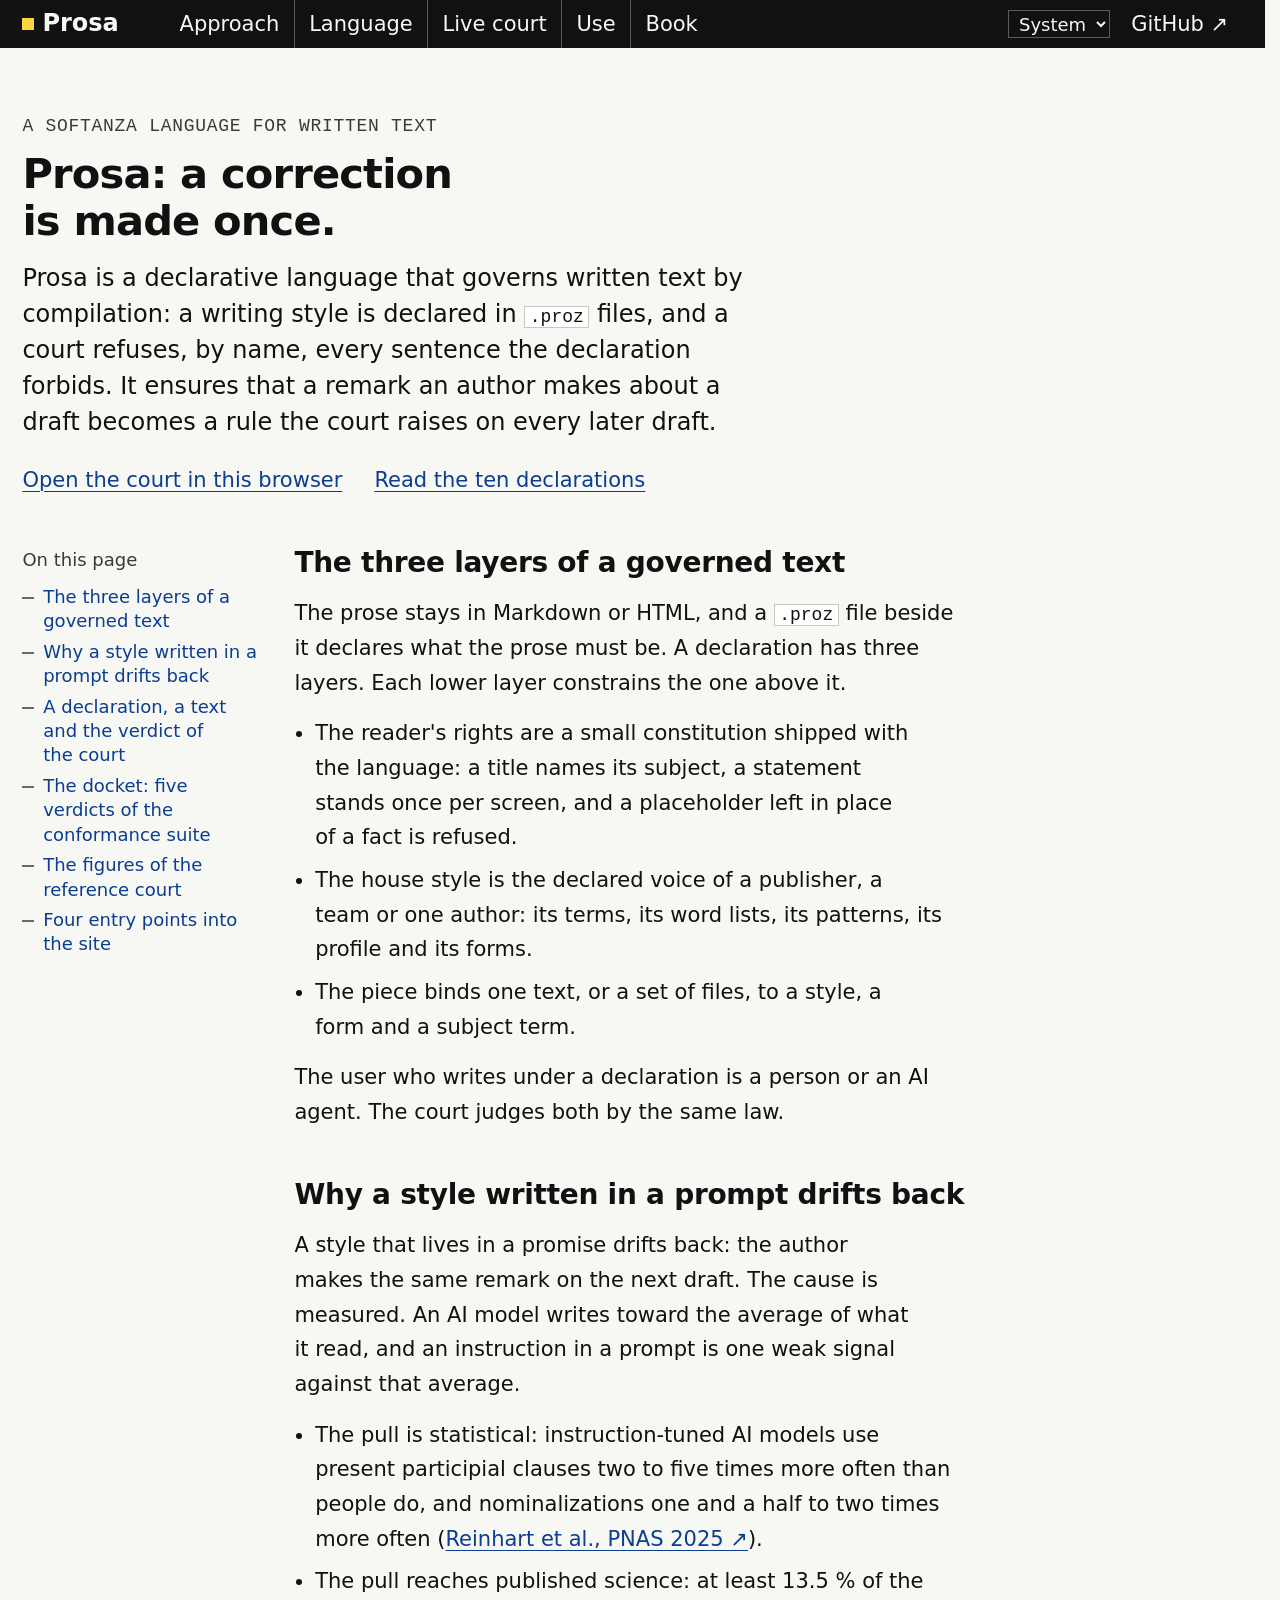
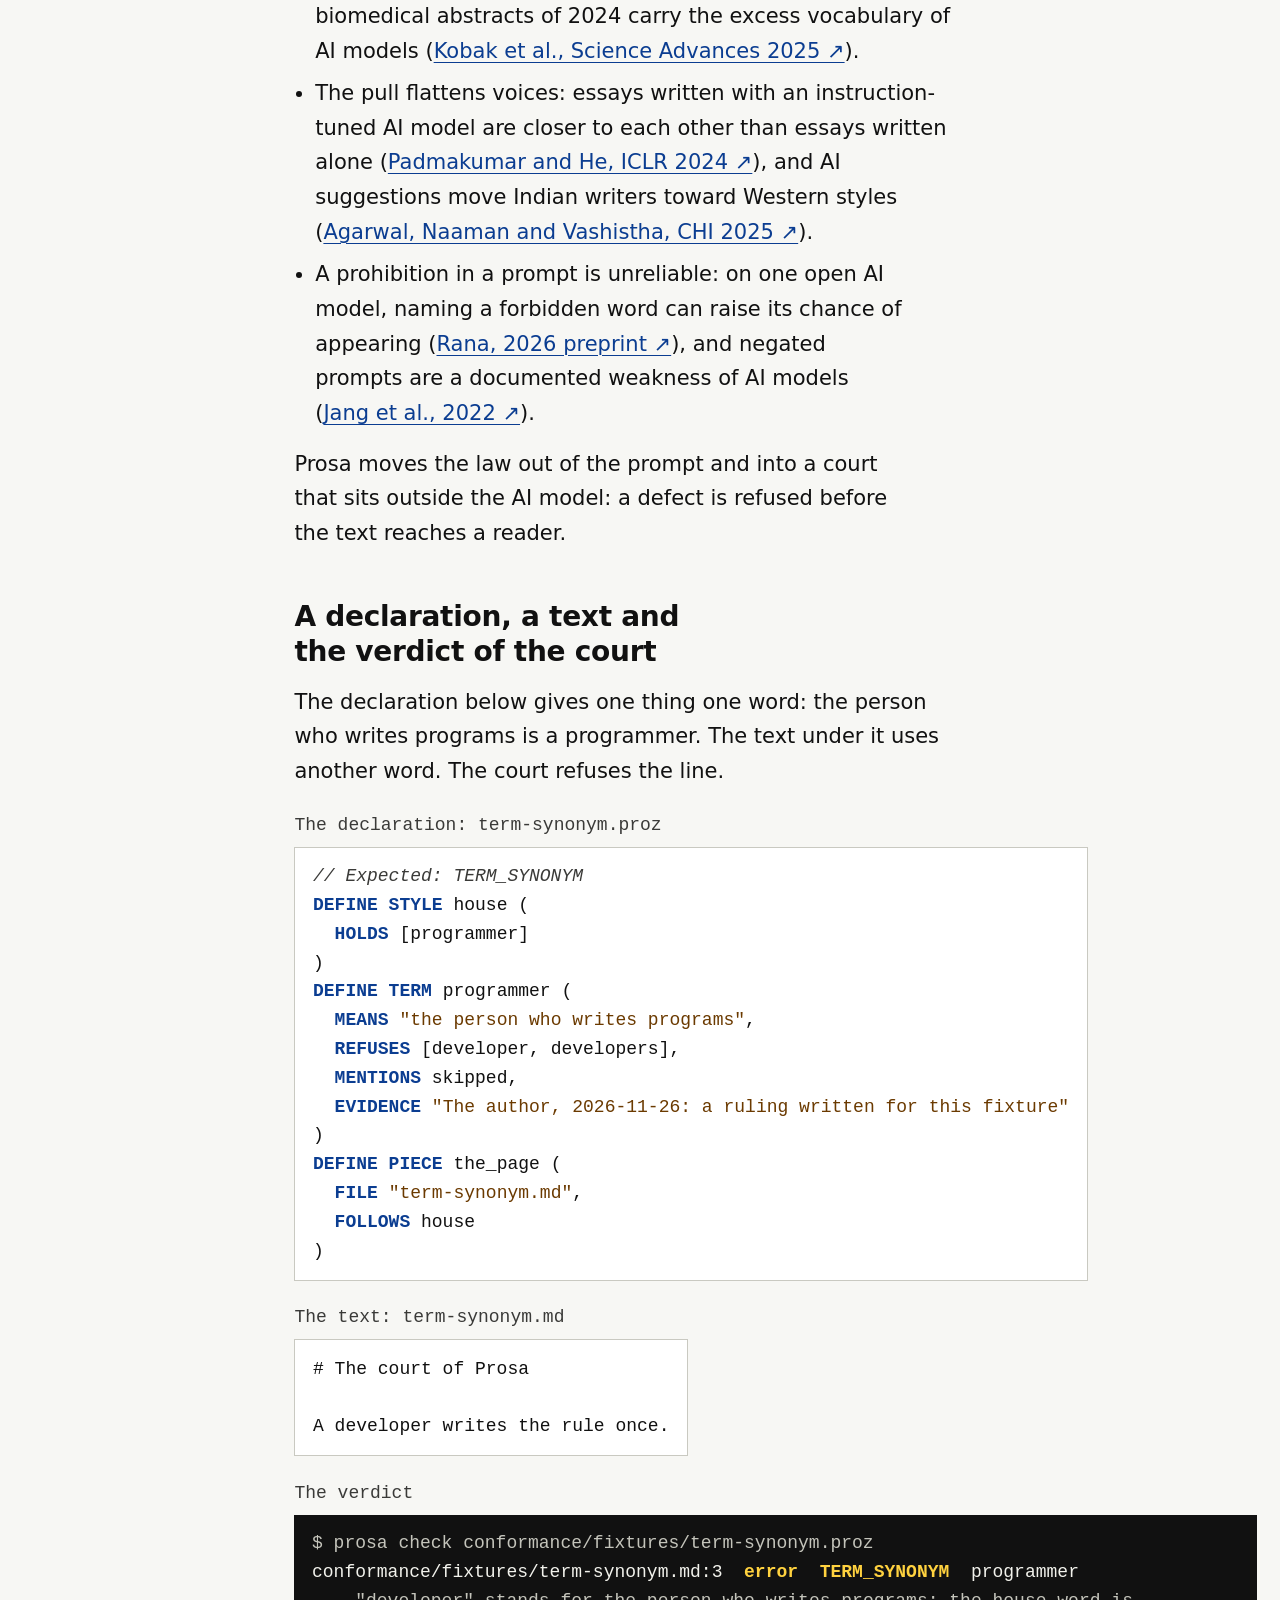
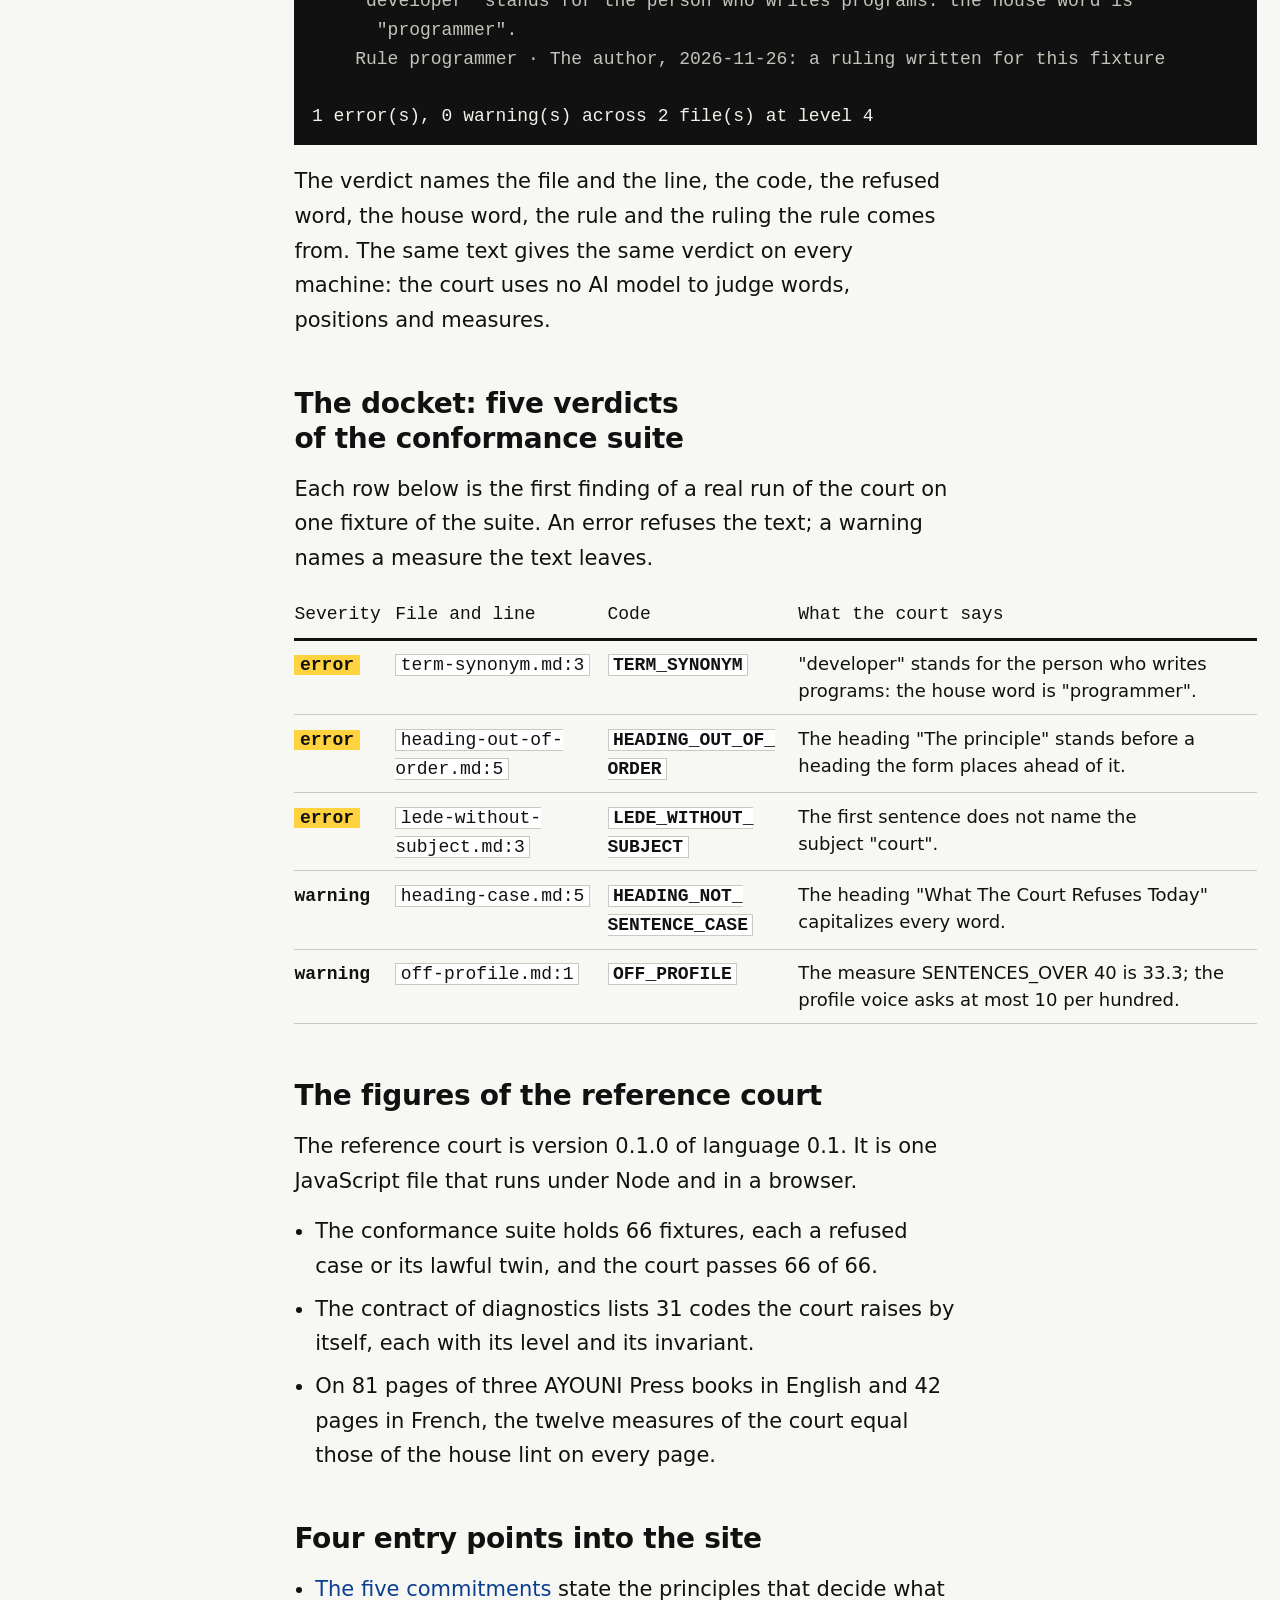
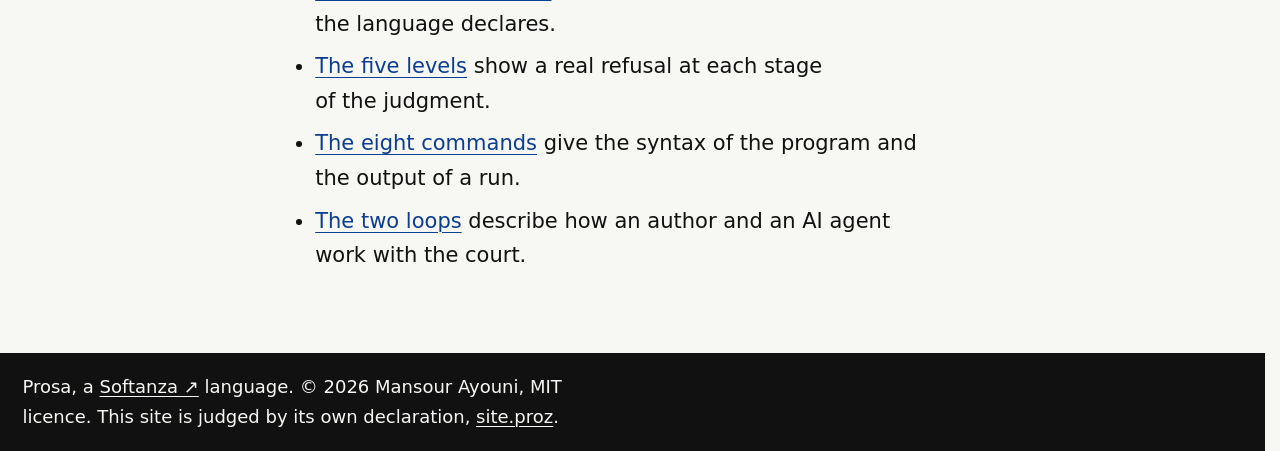
==== commit 1008794e: "Site: the Docket theme and a docket of verdicts on the front page The theme becomes the Docket, in D" ====
--- a/site/index.html
+++ b/site/index.html
@@ -6,9 +6,9 @@
 <title>Prosa: a declarative language that governs written text</title>
 <meta name="description" content="Prosa is a declarative language that governs written text by compilation: a writing style is declared in .proz files, and a court refuses, by name, every sentence the declaration forbids.">
 <meta name="prosa:subject" content="prosa">
-<link rel="icon" href="data:image/svg+xml,%3Csvg xmlns='http://www.w3.org/2000/svg' viewBox='0 0 32 32'%3E%3Crect width='32' height='32' fill='%232a1f1b'/%3E%3Cpath d='M9 8h9a6 6 0 0 1 0 12h-5v5H9z' fill='%23ff8c69'/%3E%3C/svg%3E">
+<link rel="icon" href="data:image/svg+xml,%3Csvg xmlns='http://www.w3.org/2000/svg' viewBox='0 0 32 32'%3E%3Crect width='32' height='32' fill='%23111111'/%3E%3Crect x='8' y='8' width='16' height='16' fill='%23ffd23f'/%3E%3C/svg%3E">
 <link rel="stylesheet" href="prosa.css">
-<script>try{var t=localStorage.getItem('prosa-theme');if(t==='vellum'||t==='lamplight')document.documentElement.dataset.theme=t}catch(e){}</script>
+<script>try{var t=localStorage.getItem('prosa-theme');if(t==='day'||t==='night')document.documentElement.dataset.theme=t}catch(e){}</script>
 </head>
 <body class="front">
 <a class="skip" href="#main">Skip to the content</a>
@@ -27,8 +27,8 @@
       <div class="end">
         <select id="theme" aria-label="Colour theme">
           <option value="system">System</option>
-          <option value="vellum">Vellum</option>
-          <option value="lamplight">Lamplight</option>
+          <option value="day">Day</option>
+          <option value="night">Night</option>
         </select>
         <a href="https://github.com/mayouni/prosa">GitHub ↗</a>
       </div>
@@ -57,6 +57,7 @@
     <li><a href="#the-three-layers-of-a-governed-text">The three layers of a governed text</a></li>
     <li><a href="#why-a-style-written-in-a-prompt-drifts-back">Why a style written in a prompt drifts back</a></li>
     <li><a href="#a-declaration-a-text-and-the-verdict-of-the-court">A declaration, a text and the verdict of the court</a></li>
+    <li><a href="#the-docket-five-verdicts-of-the-conformance-suite">The docket: five verdicts of the conformance suite</a></li>
     <li><a href="#the-figures-of-the-reference-court">The figures of the reference court</a></li>
     <li><a href="#four-entry-points-into-the-site">Four entry points into the site</a></li>
   </ul>
@@ -111,6 +112,22 @@
   </div>
 </section>
 
+<section>
+  <div class="narrow">
+    <h2 id="the-docket-five-verdicts-of-the-conformance-suite">The docket: five verdicts of the conformance suite</h2>
+    <p>Each row below is the first finding of a real run of the court on one fixture of the suite. An error refuses the text; a warning names a measure the text leaves.</p>
+    <div class="table"><table class="docket">
+<thead><tr><th scope="col">Severity</th><th scope="col">File and line</th><th scope="col">Code</th><th scope="col">What the court says</th></tr></thead>
+<tbody>
+<tr><td data-label="Severity"><span class="sev error">error</span></td><td data-label="File and line"><code>term-<wbr>synonym.md:3</code></td><th scope="row" data-label="Code"><code>TERM_<wbr>SYNONYM</code></th><td data-label="What the court says">"developer" stands for the person who writes programs: the house word is "programmer".</td></tr>
+<tr><td data-label="Severity"><span class="sev error">error</span></td><td data-label="File and line"><code>heading-<wbr>out-<wbr>of-<wbr>order.md:5</code></td><th scope="row" data-label="Code"><code>HEADING_<wbr>OUT_<wbr>OF_<wbr>ORDER</code></th><td data-label="What the court says">The heading "The principle" stands before a heading the form places ahead of it.</td></tr>
+<tr><td data-label="Severity"><span class="sev error">error</span></td><td data-label="File and line"><code>lede-<wbr>without-<wbr>subject.md:3</code></td><th scope="row" data-label="Code"><code>LEDE_<wbr>WITHOUT_<wbr>SUBJECT</code></th><td data-label="What the court says">The first sentence does not name the subject "court".</td></tr>
+<tr><td data-label="Severity"><span class="sev warning">warning</span></td><td data-label="File and line"><code>heading-<wbr>case.md:5</code></td><th scope="row" data-label="Code"><code>HEADING_<wbr>NOT_<wbr>SENTENCE_<wbr>CASE</code></th><td data-label="What the court says">The heading "What The Court Refuses Today" capitalizes every word.</td></tr>
+<tr><td data-label="Severity"><span class="sev warning">warning</span></td><td data-label="File and line"><code>off-<wbr>profile.md:1</code></td><th scope="row" data-label="Code"><code>OFF_<wbr>PROFILE</code></th><td data-label="What the court says">The measure SENTENCES_OVER 40 is 33.3; the profile voice asks at most 10 per hundred.</td></tr>
+</tbody></table></div>
+  </div>
+</section>
+
 <section class="alt">
   <div class="narrow">
     <h2 id="the-figures-of-the-reference-court">The figures of the reference court</h2>
--- a/site/prosa.css
+++ b/site/prosa.css
@@ -1,45 +1,49 @@
 /* prosa.css : the Prosa site, under the design system of its sister language Zayn (doc/design/DESIGN-SYSTEM.md there).
-   The theme is Vellum and Lamplight. A law of written text is a manuscript: the page is vellum, the text is iron-gall ink, a
-   link is lapis, and the brand is the vermilion of the rubric, the red heading a scribe gave each law of a code. Lamplight is
-   the same desk at night. Every colour and size is a token below; every text holds 7:1 against what is painted under it.
+   The theme is the Docket. A law of written text is judged in a court, and a court keeps a record: the page is the paper of
+   the record, the text is black, and the one colour is the signal yellow a clerk lays on a refused line. Night is the same
+   record on black. Every colour and size is a token below; every text holds 7:1 against what is painted under it.
    One scroll: nothing scrolls inside the page. Code wraps under its own line's indentation, and a code block or a table takes
-   the room it needs to its right (site.js measures it). The site makes no external request and holds no animation. */
+   the room it needs to its right (site.js measures it). The site makes no external request and holds no animation: IBM Plex
+   is used where the reader has it, and the system's own faces stand in for it. */
 :root {
   --size-small: 1.125rem; --size-reading: 1.3125rem; --size-lead: 1.5rem; --size-section: 1.75rem; --size-title: 2.125rem; --size-hero: 2.6rem;
-  --leading-reading: 1.7; --leading-title: 1.2; --measure: 31.5em;
+  --leading-reading: 1.65; --leading-title: 1.12; --measure: 31.5em;
   --space-1: .5rem; --space-2: 1rem; --space-3: 2rem; --space-4: 4rem; --gutter: 1.4rem; --page: 80rem;
-  --radius: 6px; --target: 24px;
-  --sans: system-ui, -apple-system, "Segoe UI", Roboto, sans-serif; --mono: ui-monospace, "Cascadia Mono", Consolas, "Liberation Mono", monospace;
-  /* Vellum */
-  --paper: #f4eee1; --surface: #fbf8f1; --tint: #ebe3d1; --band: #e9e1ce;
-  --ink: #1e1b24; --ink-2: #46404f; --line: #d6ccb6; --edge: #7d7466;
-  --link: #1b3f72; --focus: #b8401f;
-  --bar: #2a1f1b; --on-bar: #f6efe2; --bar-rule: #6b5a50; --brand: #ff8c69;
-  --term: #221d27; --on-term: #ede6d8; --term-dim: #b9b0bf; --term-bad: #ff9d8a; --term-warn: #f0c674; --term-good: #8fdcae;
-  --c-comment: #48434f; --c-key: #1b3f72; --c-str: #653a0b;
+  --radius: 0; --target: 24px;
+  --sans: "IBM Plex Sans", "Segoe UI", system-ui, -apple-system, Roboto, sans-serif;
+  --mono: "IBM Plex Mono", ui-monospace, "Cascadia Mono", Consolas, "Liberation Mono", monospace;
+  /* Day */
+  --paper: #f7f7f4; --surface: #ffffff; --tint: #edede8; --band: #e9e9e3;
+  --ink: #111111; --ink-2: #3a3a38; --line: #c9c9c1; --edge: #6b6b63;
+  --link: #0b3d91; --focus: #111111;
+  --bar: #111111; --on-bar: #f7f7f4; --bar-rule: #5c5c56; --brand: #ffd23f;
+  --signal: #ffd23f; --on-signal: #111111;
+  --sev-fill: var(--signal); --sev-ink: inherit; /* one emphasis: by day the signal is laid under the word, by night it is the word's colour */
+  --term: #111111; --on-term: #f2f2ec; --term-dim: #c4c4bb; --term-bad: #ffd23f; --term-warn: #9ecbff; --term-good: #9fe3c1;
+  --c-comment: #3a3a38; --c-key: #0b3d91; --c-str: #6b3a00;
   --danger: #861c10; --success: #1b5233;
   color-scheme: light;
 }
 @media (prefers-color-scheme: dark) {
   :root:not([data-theme]) {
-    --paper: #16120e; --surface: #1f1a15; --tint: #1b1712; --band: #1f1a15;
-    --ink: #efe6d4; --ink-2: #c9bda8; --line: #3a3229; --edge: #8a7d6a;
-    --link: #a9c8f2; --focus: #ff9a7a;
-    --bar: #0d0a08; --on-bar: #efe6d4; --bar-rule: #5a4d42; --brand: #ff8c69;
-    --term: #0b0907; --on-term: #efe6d4; --term-dim: #b9ad9a;
-    --c-comment: #c9bda8; --c-key: #a9c8f2; --c-str: #e8b887;
-    --danger: #ff9d8a; --success: #8fdcae;
+    --paper: #0f0f0e; --surface: #191917; --tint: #161614; --band: #191917;
+    --ink: #f1f1ea; --ink-2: #c8c8bf; --line: #3a3a36; --edge: #8a8a82;
+    --link: #a8c8ff; --focus: #ffd23f;
+    --bar: #000000; --on-bar: #f1f1ea; --bar-rule: #4a4a45; --brand: #ffd23f;
+    --term: #000000; --on-term: #f1f1ea; --term-dim: #c4c4bb;
+    --c-comment: #c8c8bf; --c-key: #a8c8ff; --c-str: #f0c48a;
+    --danger: #ff9d8a; --success: #9fe3c1; --sev-fill: transparent; --sev-ink: var(--signal);
     color-scheme: dark;
   }
 }
-:root[data-theme="lamplight"] {
-  --paper: #16120e; --surface: #1f1a15; --tint: #1b1712; --band: #1f1a15;
-  --ink: #efe6d4; --ink-2: #c9bda8; --line: #3a3229; --edge: #8a7d6a;
-  --link: #a9c8f2; --focus: #ff9a7a;
-  --bar: #0d0a08; --on-bar: #efe6d4; --bar-rule: #5a4d42; --brand: #ff8c69;
-  --term: #0b0907; --on-term: #efe6d4; --term-dim: #b9ad9a;
-  --c-comment: #c9bda8; --c-key: #a9c8f2; --c-str: #e8b887;
-  --danger: #ff9d8a; --success: #8fdcae;
+:root[data-theme="night"] {
+  --paper: #0f0f0e; --surface: #191917; --tint: #161614; --band: #191917;
+  --ink: #f1f1ea; --ink-2: #c8c8bf; --line: #3a3a36; --edge: #8a8a82;
+  --link: #a8c8ff; --focus: #ffd23f;
+  --bar: #000000; --on-bar: #f1f1ea; --bar-rule: #4a4a45; --brand: #ffd23f;
+  --term: #000000; --on-term: #f1f1ea; --term-dim: #c4c4bb;
+  --c-comment: #c8c8bf; --c-key: #a8c8ff; --c-str: #f0c48a;
+  --danger: #ff9d8a; --success: #9fe3c1; --sev-fill: transparent; --sev-ink: var(--signal);
   color-scheme: dark;
 }
 @media (max-width: 47.5rem) { :root { --target: 48px; } }
@@ -52,7 +56,7 @@
 :focus-visible { outline: 2px solid var(--focus); outline-offset: 2px; }
 button, input, select, textarea { font: inherit; color: inherit; }
 code, pre, kbd, textarea.code { font-family: var(--mono); }
-code { font-size: var(--size-small); background: var(--surface); border: 1px solid var(--line); border-radius: 4px; padding: 0 .25em; overflow-wrap: anywhere; }
+code { font-size: var(--size-small); background: var(--surface); border: 1px solid var(--line); padding: 0 .25em; overflow-wrap: anywhere; }
 .wrap { max-width: var(--page); margin: 0 auto; padding: 0 var(--gutter); }
 .skip { position: absolute; left: .6rem; top: -6rem; z-index: 20; display: inline-flex; align-items: center; min-height: 48px; padding: 0 .9rem; color: var(--ink); }
 .skip:focus { top: .6rem; background: var(--bar); color: var(--on-bar); }
@@ -64,8 +68,10 @@
 nav.site a { color: var(--on-bar); display: inline-flex; align-items: center; min-height: max(var(--target), 3rem); padding: 0 .9rem; }
 nav.site .entries { display: flex; flex-wrap: wrap; }
 nav.site .entries a + a { border-left: 1px solid var(--bar-rule); }
-nav.site .brand { color: var(--brand); font-weight: 800; letter-spacing: .04em; padding-left: 0; margin-right: var(--space-3); }
-nav.site a[aria-current] { font-weight: 800; }
+nav.site .brand { color: var(--on-bar); font-weight: 600; font-size: var(--size-lead); padding-left: 0; margin-right: var(--space-3); gap: .55rem; }
+nav.site .brand::before { content: ""; width: .7rem; height: .7rem; background: var(--brand); }
+nav.site .entries a[aria-current] { background: var(--signal); color: var(--on-signal); font-weight: 600; }
+nav.site .entries a[aria-current] + a, nav.site .entries a + a[aria-current] { border-left-color: transparent; }
 nav.site .end { margin-left: auto; display: flex; align-items: center; gap: 0 .4rem; }
 nav.site select { min-height: var(--target); background: var(--bar); color: var(--on-bar); border: 1px solid var(--bar-rule); border-radius: var(--radius); padding: .1rem .4rem; font-size: var(--size-small); }
 nav.site option { background: var(--surface); color: var(--ink); }
@@ -73,22 +79,18 @@
 nav.band .wrap { display: flex; flex-wrap: wrap; gap: 0 1.6rem; }
 nav.band a { color: var(--ink); display: inline-flex; align-items: center; min-height: max(calc(var(--target) + 2px), 2.75rem); min-width: calc(var(--target) + 2px); font-size: var(--size-small); }
 @media (max-width: 47.5rem) { nav.band .wrap { display: grid; grid-template-columns: repeat(2, max-content); gap: 0 1.6rem; } }
-nav.band a[aria-current] { font-weight: 800; }
+nav.band a[aria-current] { font-weight: 600; box-shadow: inset 0 -4px 0 var(--ink); }
 @media (min-width: 48rem) { .bars { position: sticky; top: 0; z-index: 10; } h2[id], h3[id], section[id] { scroll-margin-top: 7.5rem; } }
 
 /* ---- the page head: kicker, title, lede, on the menu's container ---- */
 header.page { padding: var(--space-3) 0 var(--space-2); }
-.kicker { font-size: var(--size-small); letter-spacing: .06em; text-transform: uppercase; color: var(--ink-2); margin: 0 0 .5rem; }
-h1 { margin: 0; font-weight: 800; font-size: var(--size-title); line-height: var(--leading-title); max-width: 24em; text-wrap: balance; }
+.kicker { font-family: var(--mono); font-size: var(--size-small); font-weight: 500; letter-spacing: .04em; text-transform: uppercase; color: var(--ink-2); margin: 0 0 .6rem; }
+h1 { margin: 0; font-weight: 600; font-size: var(--size-title); line-height: var(--leading-title); letter-spacing: -.01em; max-width: 24em; text-wrap: balance; }
 .sub { font-size: var(--size-lead); line-height: 1.5; max-width: var(--measure); margin: 1rem 0 0; }
 
-/* ---- the front page's hero: the claim on the bar's ground ---- */
-header.hero { background: var(--bar); color: var(--on-bar); padding: var(--space-4) 0 var(--space-3); }
-header.hero .kicker { color: var(--on-bar); }
-header.hero h1 { font-size: var(--size-hero); }
-header.hero .sub { color: var(--on-bar); }
-header.hero a { color: var(--on-bar); }
-header.hero code { background: transparent; border-color: var(--bar-rule); color: var(--on-bar); }
+/* ---- the front page's hero: the claim on the paper; a link stays a link (Zayn K08), no box draws around it (K07) ---- */
+header.hero { padding: var(--space-4) 0 var(--space-2); }
+header.hero h1 { font-size: var(--size-hero); letter-spacing: -.02em; max-width: 18em; }
 .actions { display: flex; flex-wrap: wrap; gap: .5rem 2rem; margin: 1.4rem 0 0; }
 .actions a { display: inline-flex; align-items: center; min-height: var(--target); }
 
@@ -109,12 +111,12 @@
 /* ---- the sections ---- */
 main section { padding: var(--space-3) 0 0; }
 main .narrow { max-width: none; margin: 0; padding: 0; }
-h2 { font-size: var(--size-section); line-height: 1.25; font-weight: 800; margin: 0 0 1rem; max-width: 24em; text-wrap: balance; }
-h3 { font-size: var(--size-lead); line-height: 1.3; font-weight: 800; margin: var(--space-3) 0 .6rem; max-width: 26em; text-wrap: balance; }
+h2 { font-size: var(--size-section); line-height: 1.25; font-weight: 600; letter-spacing: -.01em; margin: 0 0 1rem; max-width: 24em; text-wrap: balance; }
+h3 { font-size: var(--size-lead); line-height: 1.3; font-weight: 600; margin: var(--space-3) 0 .6rem; max-width: 26em; text-wrap: balance; }
 main p, main ul, main ol { max-width: var(--measure); margin: 0 0 1rem; }
 main ul, main ol { padding-left: 1.3rem; }
 main li { margin: 0 0 .5rem; }
-.lbl { font-weight: 800; font-size: var(--size-small); color: var(--ink-2); margin: 1.4rem 0 .4rem; }
+.lbl { font-family: var(--mono); font-weight: 500; font-size: var(--size-small); color: var(--ink-2); margin: 1.4rem 0 .4rem; }
 .caption { font-size: var(--size-small); color: var(--ink-2); }
 
 /* ---- code: a declaration (pre.shot) and a terminal (pre.term). Never a scroll: each source line wraps under its own
@@ -135,11 +137,15 @@
 
 /* ---- tables: never a scroll; the table takes the room to its right and its cells wrap ---- */
 .table { width: max-content; max-width: 100%; margin: 0 0 1.4rem; }
-table { border-collapse: collapse; width: 100%; border: 1px solid var(--line); background: var(--surface); font-size: var(--size-small); line-height: 1.5; }
-th, td { text-align: left; vertical-align: top; padding: .55rem .8rem; border-bottom: 1px solid var(--line); }
-thead th { background: var(--tint); font-weight: 800; border-bottom: 1px solid var(--edge); }
+table { border-collapse: collapse; width: 100%; border-bottom: 1px solid var(--line); font-size: var(--size-small); line-height: 1.5; }
+th, td { text-align: left; vertical-align: top; padding: .6rem .9rem .6rem 0; border-bottom: 1px solid var(--line); }
+thead th { font-family: var(--mono); font-weight: 500; border-bottom: 3px solid var(--ink); }
 tbody tr:last-child > * { border-bottom: 0; }
-tbody th { font-weight: 700; }
+tbody th { font-weight: 600; }
+/* the severity of a verdict on the docket: an error carries the signal under its word, a warning stands in plain weight */
+.sev { font-family: var(--mono); font-weight: 600; }
+table.docket code { overflow-wrap: normal; } /* a code and a file name break only after a hyphen or an underscore (build.js puts a <wbr> there) */
+.sev.error { background: var(--sev-fill); color: var(--sev-ink); padding: 0 .35rem; }
 td code, th code { overflow-wrap: anywhere; }
 td code.msg { border: 0; background: transparent; padding: 0; }
 /* on a phone the rows stack: each row is a group under a hairline, each cell named by its column; the table never scrolls */
@@ -158,7 +164,7 @@
 /* ---- the live court: one flow, the editors grow with their text ---- */
 .court-bar { display: flex; flex-wrap: wrap; align-items: end; gap: .8rem 1.6rem; margin: 0 0 1.2rem; }
 .field { display: flex; flex-direction: column; gap: .25rem; min-width: 0; }
-.field label, .editor label { font-weight: 800; font-size: var(--size-small); }
+.field label, .editor label { font-weight: 600; font-size: var(--size-small); }
 .field select { min-height: max(var(--target), 2.75rem); padding: .2rem .6rem; background: var(--surface); border: 1px solid var(--edge); border-radius: var(--radius); max-width: 100%; }
 .field option { background: var(--surface); color: var(--ink); }
 .editors { display: flex; flex-direction: column; gap: 1.4rem; margin: 0 0 1.2rem; }
@@ -167,7 +173,7 @@
 textarea.code { width: 100%; resize: none; overflow: hidden; padding: .8rem .9rem; font-size: var(--size-small); line-height: 1.6; tab-size: 2;
   white-space: pre-wrap; overflow-wrap: anywhere; background: var(--surface); border: 1px solid var(--edge); border-radius: var(--radius); }
 #verdict { min-height: 4rem; }
-.state { font-weight: 800; min-height: 1.7em; }
+.state { font-weight: 600; min-height: 1.7em; }
 .state.refused { color: var(--danger); }
 .state.lawful { color: var(--success); }
 
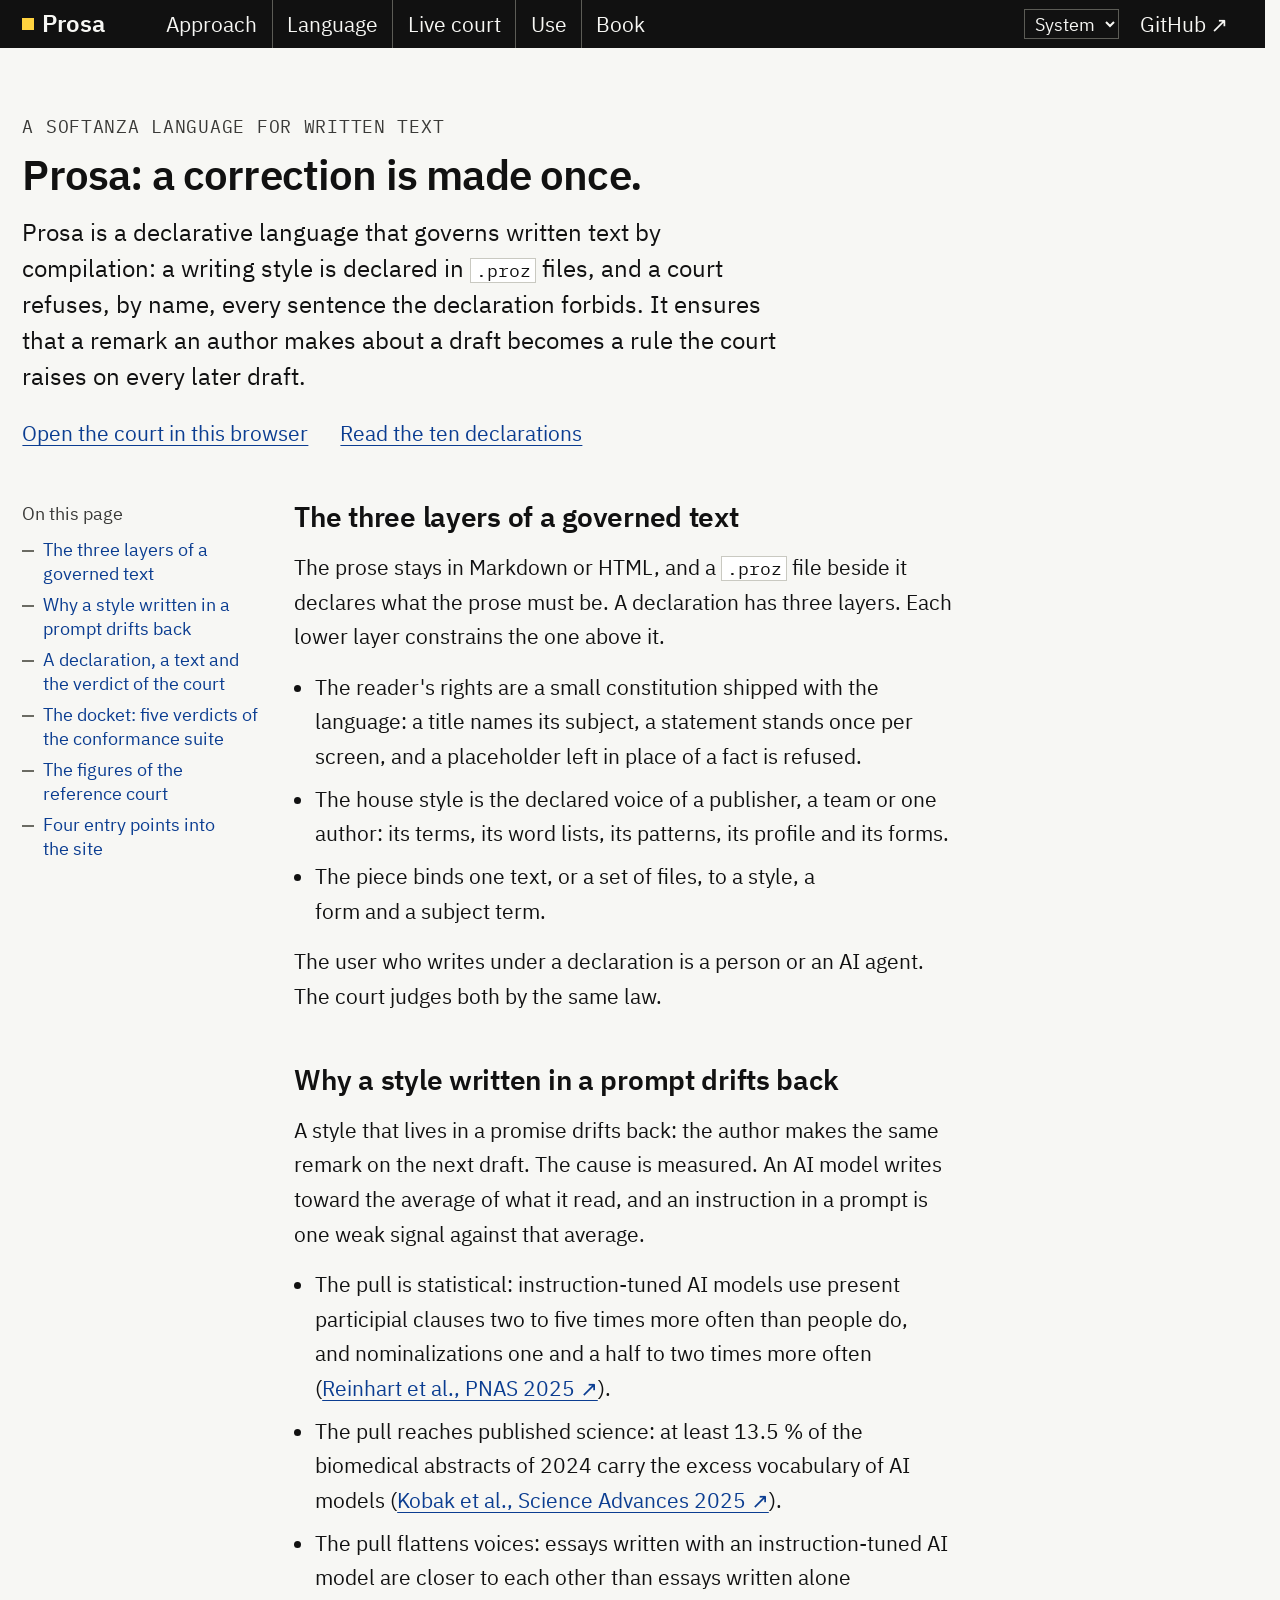
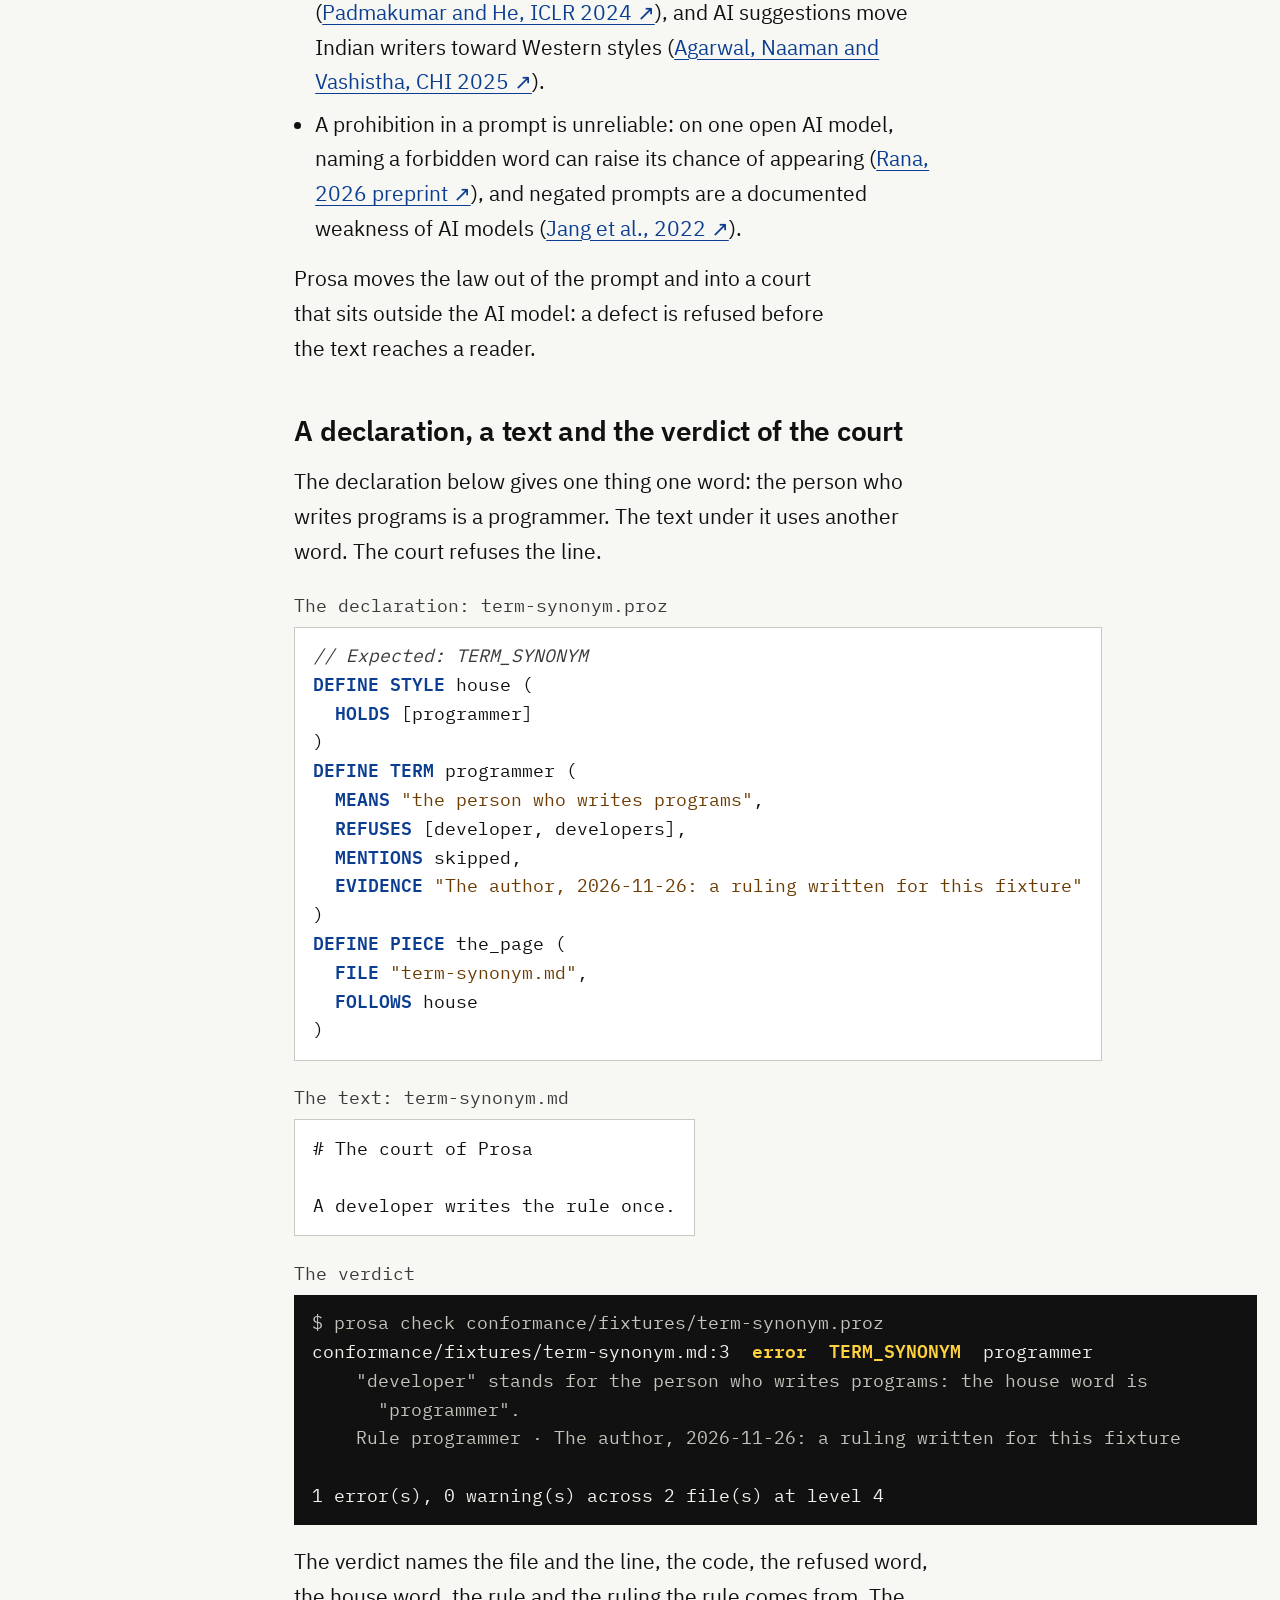
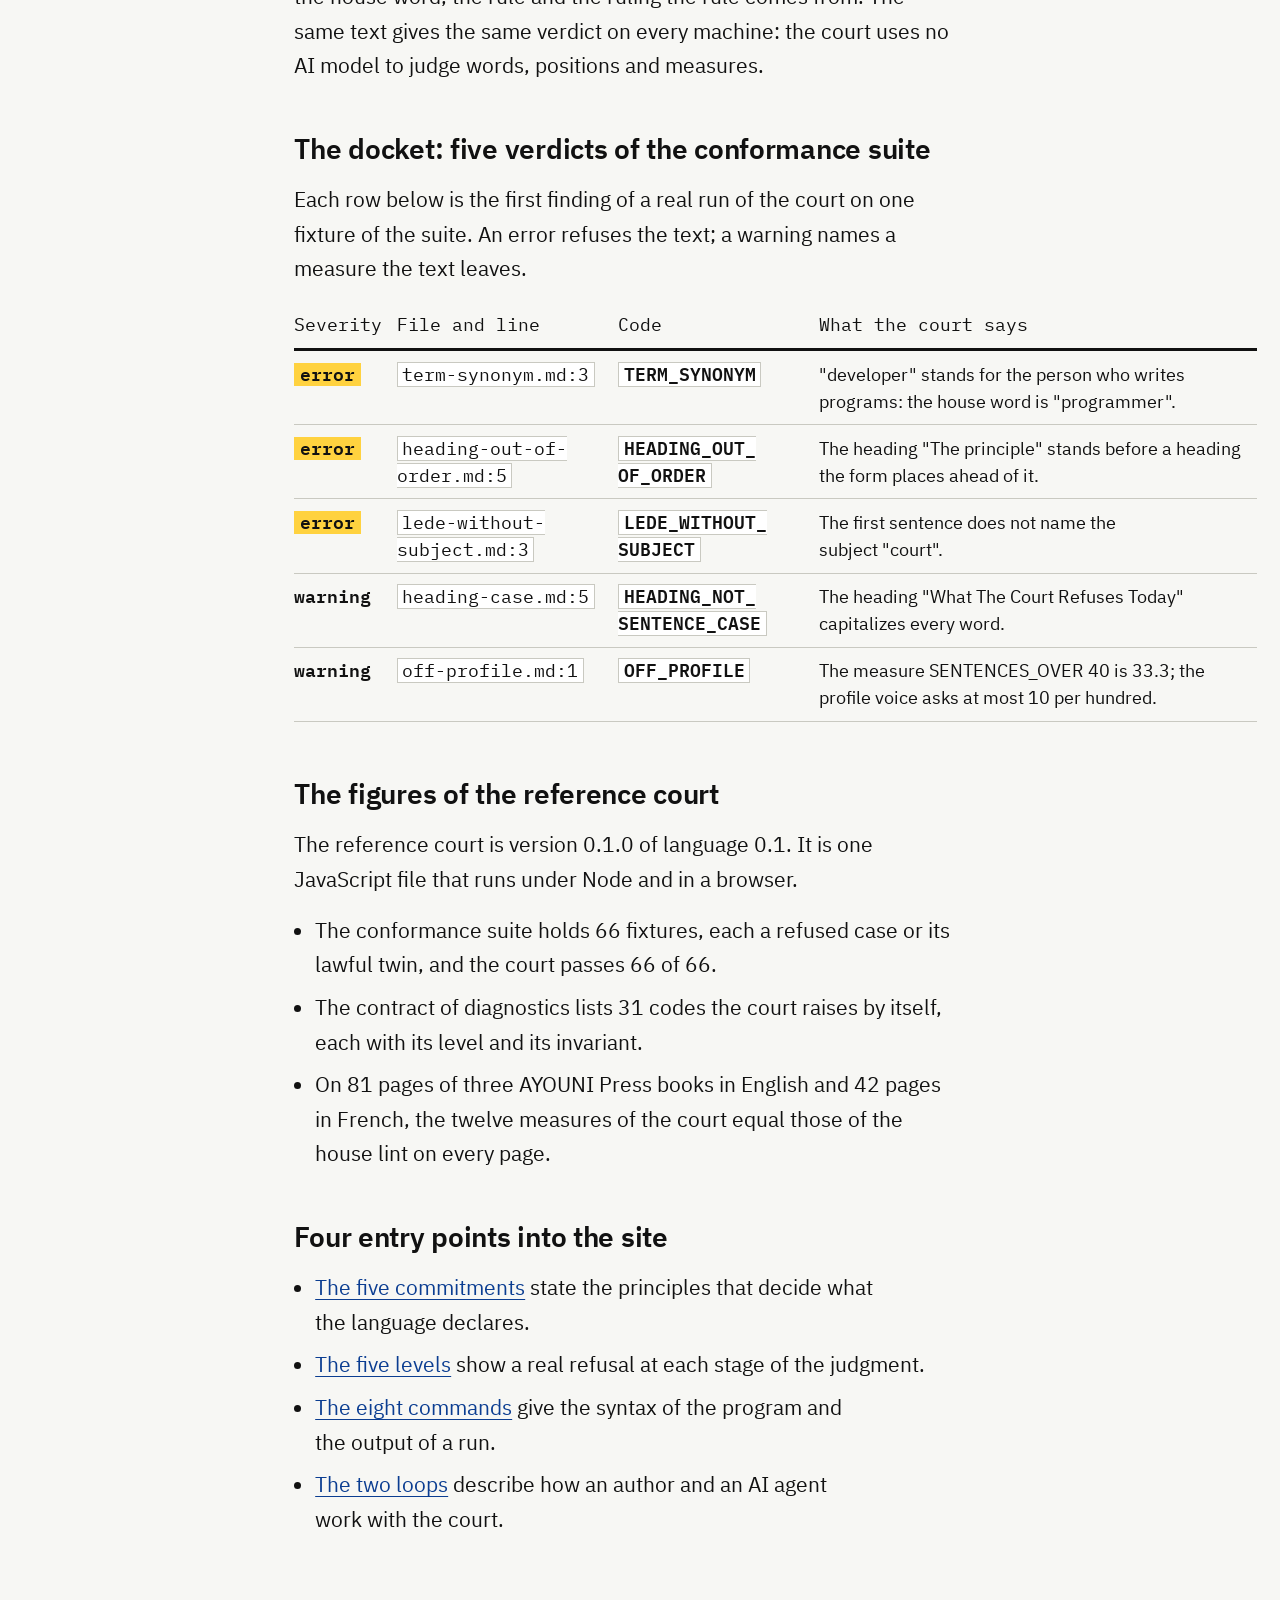
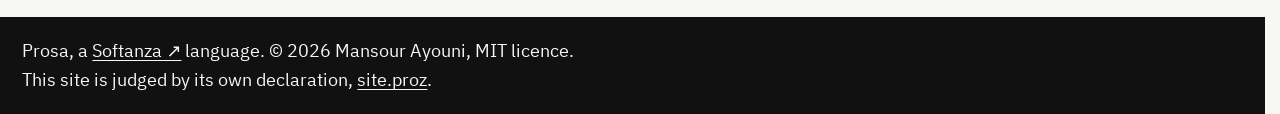
==== commit 3e8addff: "Site: carry IBM Plex Sans and Mono The four Latin1 faces of IBM's release (79 KB) and the SIL Open F" ====
--- a/site/index.html
+++ b/site/index.html
@@ -7,6 +7,10 @@
 <meta name="description" content="Prosa is a declarative language that governs written text by compilation: a writing style is declared in .proz files, and a court refuses, by name, every sentence the declaration forbids.">
 <meta name="prosa:subject" content="prosa">
 <link rel="icon" href="data:image/svg+xml,%3Csvg xmlns='http://www.w3.org/2000/svg' viewBox='0 0 32 32'%3E%3Crect width='32' height='32' fill='%23111111'/%3E%3Crect x='8' y='8' width='16' height='16' fill='%23ffd23f'/%3E%3C/svg%3E">
+<link rel="preload" href="fonts/IBMPlexSans-Regular-Latin1.woff2" as="font" type="font/woff2" crossorigin>
+<link rel="preload" href="fonts/IBMPlexSans-SemiBold-Latin1.woff2" as="font" type="font/woff2" crossorigin>
+<link rel="preload" href="fonts/IBMPlexMono-Regular-Latin1.woff2" as="font" type="font/woff2" crossorigin>
+<link rel="preload" href="fonts/IBMPlexMono-SemiBold-Latin1.woff2" as="font" type="font/woff2" crossorigin>
 <link rel="stylesheet" href="prosa.css">
 <script>try{var t=localStorage.getItem('prosa-theme');if(t==='day'||t==='night')document.documentElement.dataset.theme=t}catch(e){}</script>
 </head>
--- a/site/prosa.css
+++ b/site/prosa.css
@@ -3,8 +3,17 @@
    the record, the text is black, and the one colour is the signal yellow a clerk lays on a refused line. Night is the same
    record on black. Every colour and size is a token below; every text holds 7:1 against what is painted under it.
    One scroll: nothing scrolls inside the page. Code wraps under its own line's indentation, and a code block or a table takes
-   the room it needs to its right (site.js measures it). The site makes no external request and holds no animation: IBM Plex
-   is used where the reader has it, and the system's own faces stand in for it. */
+   the room it needs to its right (site.js measures it). The site makes no external request and holds no animation.
+   The faces are IBM Plex Sans and IBM Plex Mono, carried in fonts/: the Latin1 cut of IBM's release, in two weights each,
+   under the SIL Open Font License (fonts/OFL.txt). Each page preloads them, and a face that comes late is left for the next page: nothing moves once painted (K22). */
+@font-face { font-family: "IBM Plex Sans"; font-style: normal; font-weight: 400; font-display: optional; src: local("IBM Plex Sans"), local("IBMPlexSans"), url("fonts/IBMPlexSans-Regular-Latin1.woff2") format("woff2");
+  unicode-range: U+0000, U+000D, U+0020-007E, U+00A0-00FF, U+0131, U+0152-0153, U+02C6, U+02DA, U+02DC, U+2013-2014, U+2018-201A, U+201C-201E, U+2020-2022, U+2026, U+2030, U+2039-203A, U+2044, U+2074, U+20AC, U+2122, U+2212, U+FB01-FB02; }
+@font-face { font-family: "IBM Plex Sans"; font-style: normal; font-weight: 600; font-display: optional; src: local("IBM Plex Sans SemiBold"), local("IBMPlexSans-SemiBold"), url("fonts/IBMPlexSans-SemiBold-Latin1.woff2") format("woff2");
+  unicode-range: U+0000, U+000D, U+0020-007E, U+00A0-00FF, U+0131, U+0152-0153, U+02C6, U+02DA, U+02DC, U+2013-2014, U+2018-201A, U+201C-201E, U+2020-2022, U+2026, U+2030, U+2039-203A, U+2044, U+2074, U+20AC, U+2122, U+2212, U+FB01-FB02; }
+@font-face { font-family: "IBM Plex Mono"; font-style: normal; font-weight: 400; font-display: optional; src: local("IBM Plex Mono"), local("IBMPlexMono"), url("fonts/IBMPlexMono-Regular-Latin1.woff2") format("woff2");
+  unicode-range: U+0020-007E, U+00A0-00FF, U+0131, U+0152-0153, U+02C6, U+02DA, U+02DC, U+2013-2014, U+2018-201A, U+201C-201E, U+2020-2022, U+2026, U+2030, U+2039-203A, U+2044, U+20AC, U+2122, U+2212, U+FB01-FB02; }
+@font-face { font-family: "IBM Plex Mono"; font-style: normal; font-weight: 600; font-display: optional; src: local("IBM Plex Mono SemiBold"), local("IBMPlexMono-SemiBold"), url("fonts/IBMPlexMono-SemiBold-Latin1.woff2") format("woff2");
+  unicode-range: U+0020-007E, U+00A0-00FF, U+0131, U+0152-0153, U+02C6, U+02DA, U+02DC, U+2013-2014, U+2018-201A, U+201C-201E, U+2020-2022, U+2026, U+2030, U+2039-203A, U+2044, U+20AC, U+2122, U+2212, U+FB01-FB02; }
 :root {
   --size-small: 1.125rem; --size-reading: 1.3125rem; --size-lead: 1.5rem; --size-section: 1.75rem; --size-title: 2.125rem; --size-hero: 2.6rem;
   --leading-reading: 1.65; --leading-title: 1.12; --measure: 31.5em;
@@ -147,6 +156,7 @@
 table.docket code { overflow-wrap: normal; } /* a code and a file name break only after a hyphen or an underscore (build.js puts a <wbr> there) */
 .sev.error { background: var(--sev-fill); color: var(--sev-ink); padding: 0 .35rem; }
 td code, th code { overflow-wrap: anywhere; }
+td a, th a { padding-block: 2px; } /* a link in a cell is a target of 24 px at least (K17) */
 td code.msg { border: 0; background: transparent; padding: 0; }
 /* on a phone the rows stack: each row is a group under a hairline, each cell named by its column; the table never scrolls */
 @media (max-width: 47.5rem) {
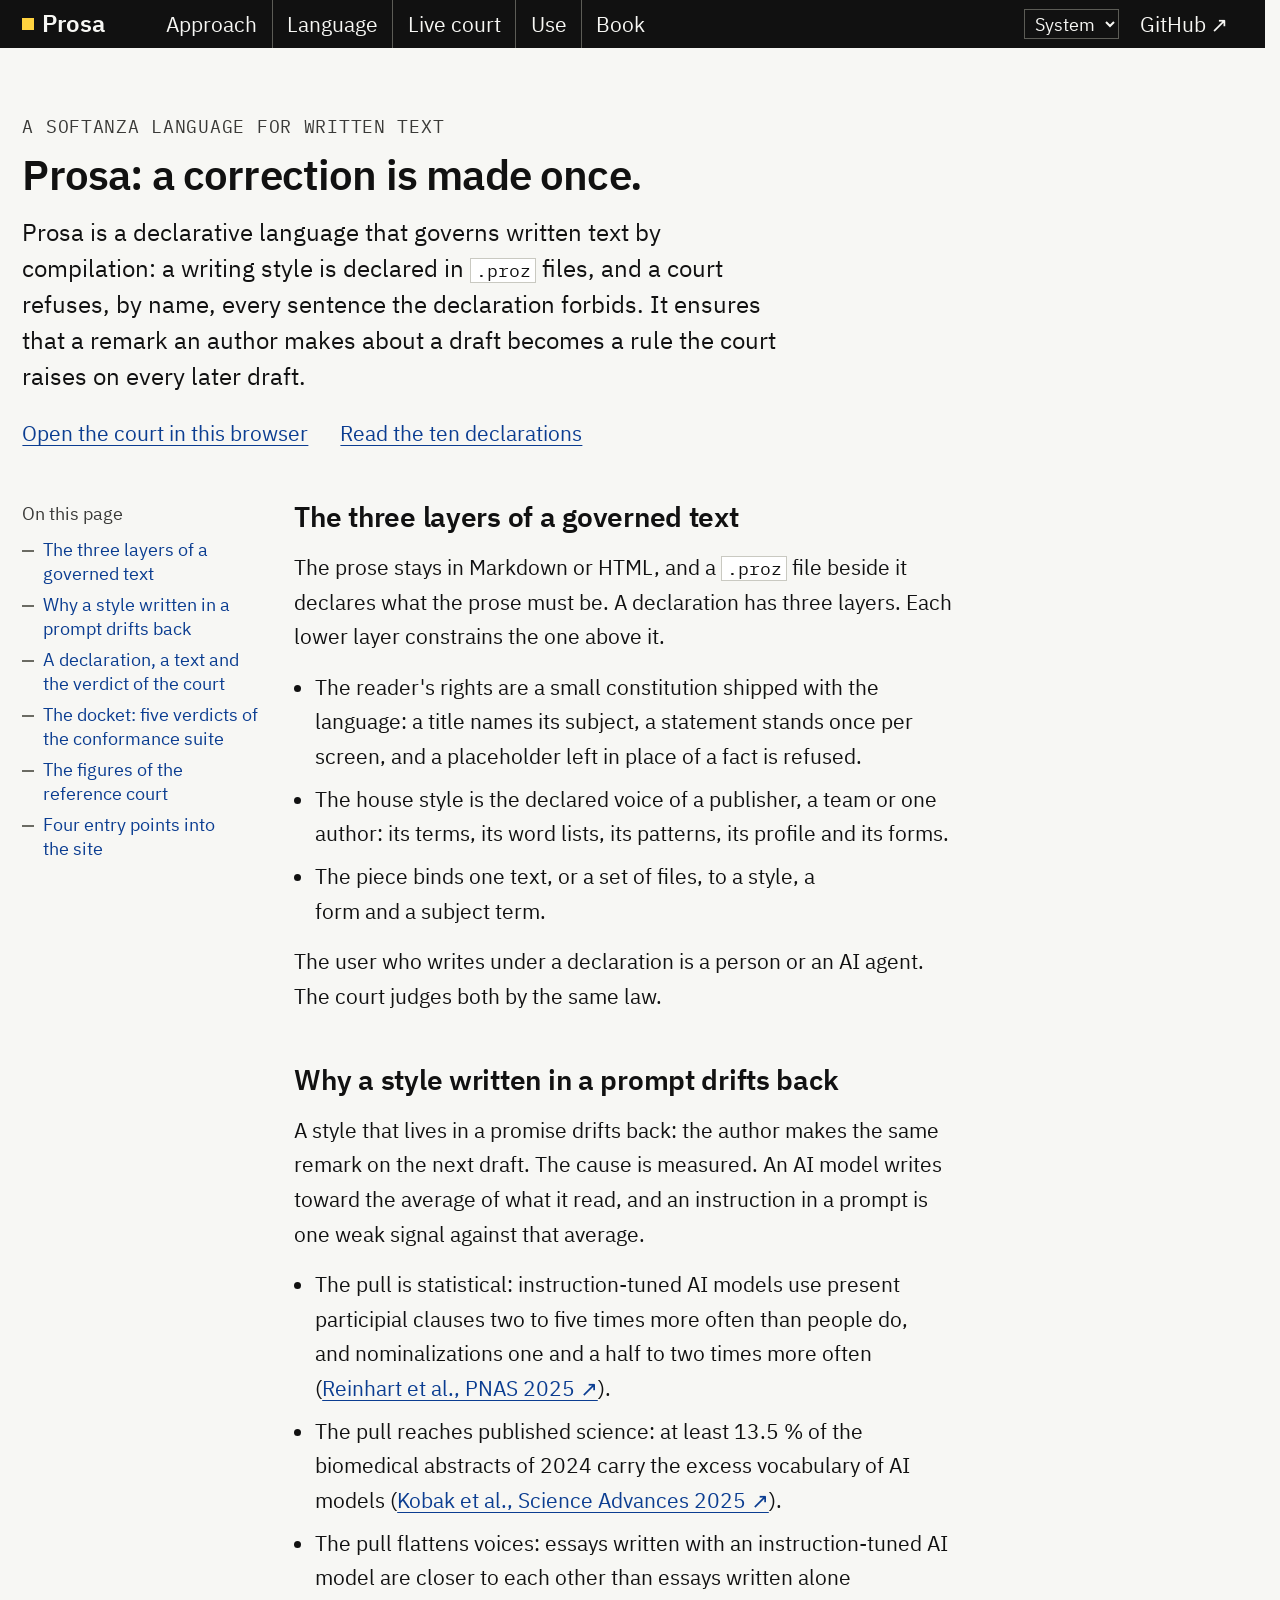
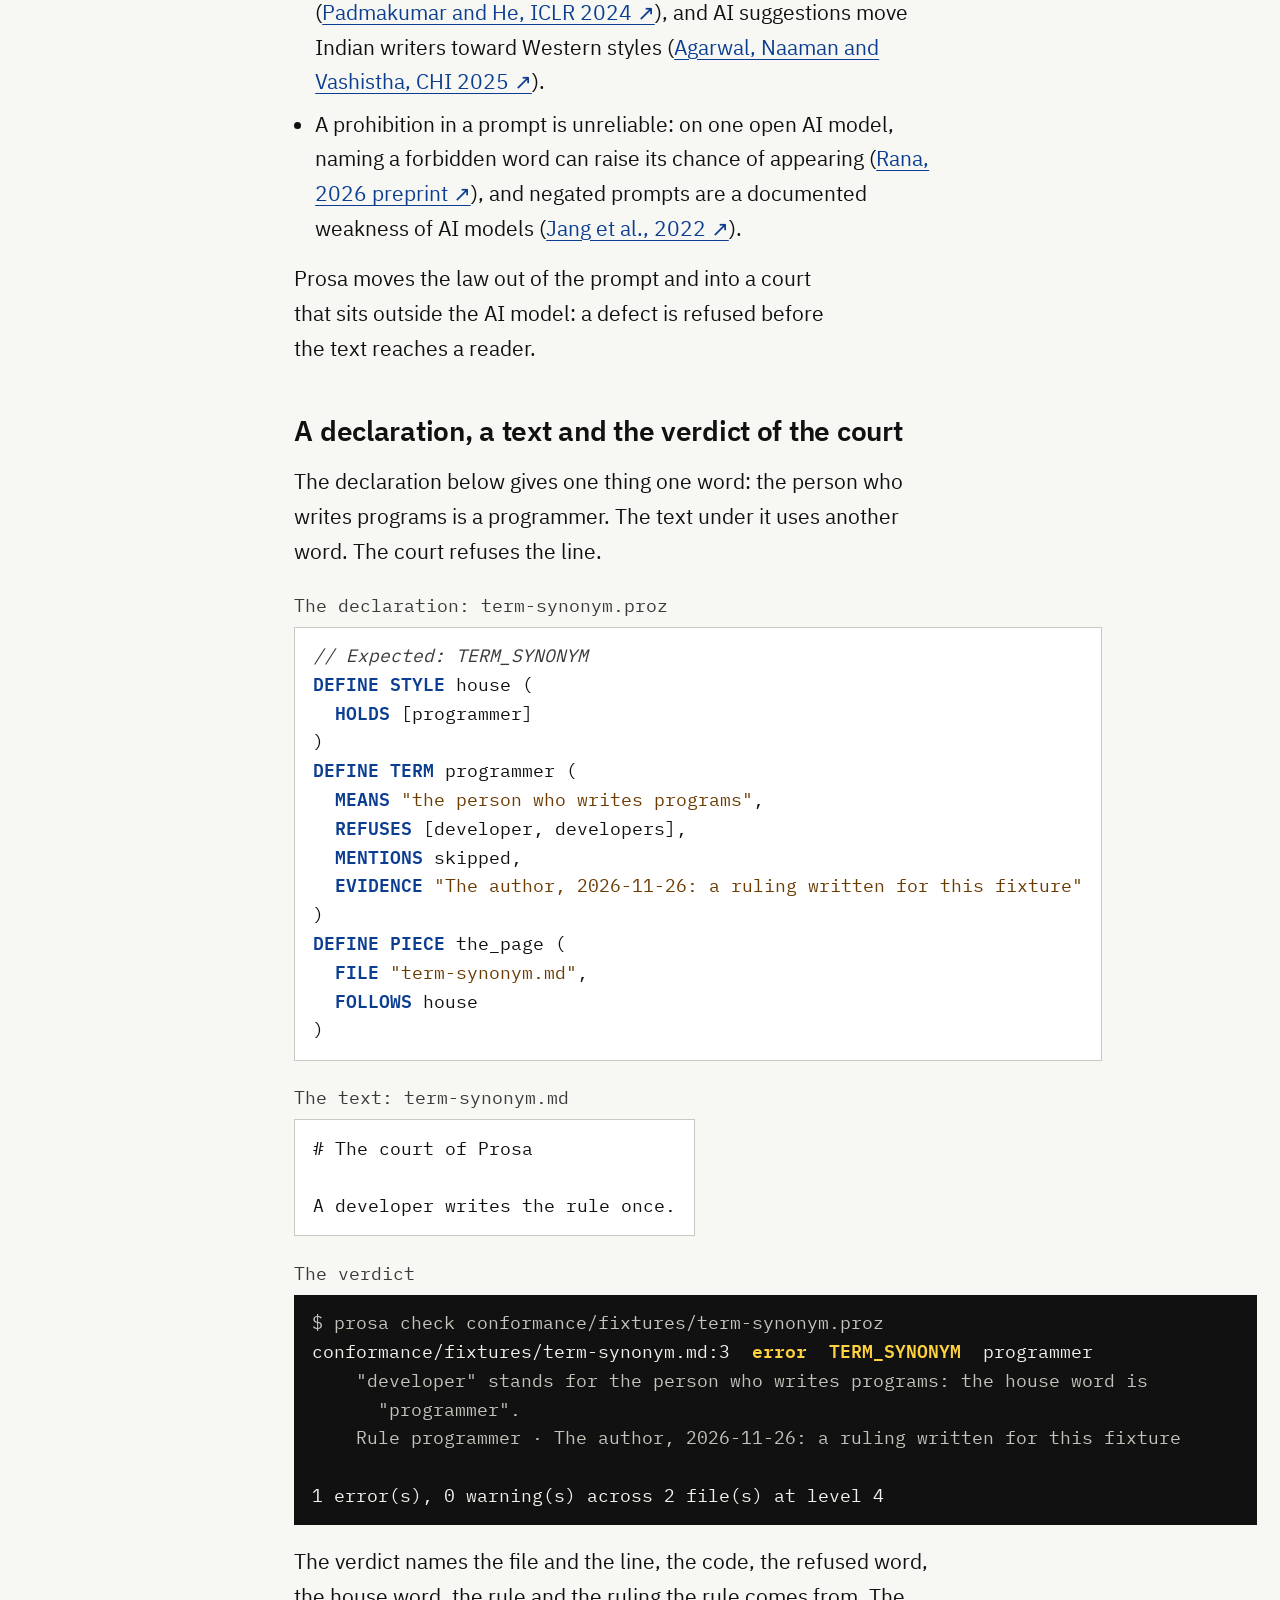
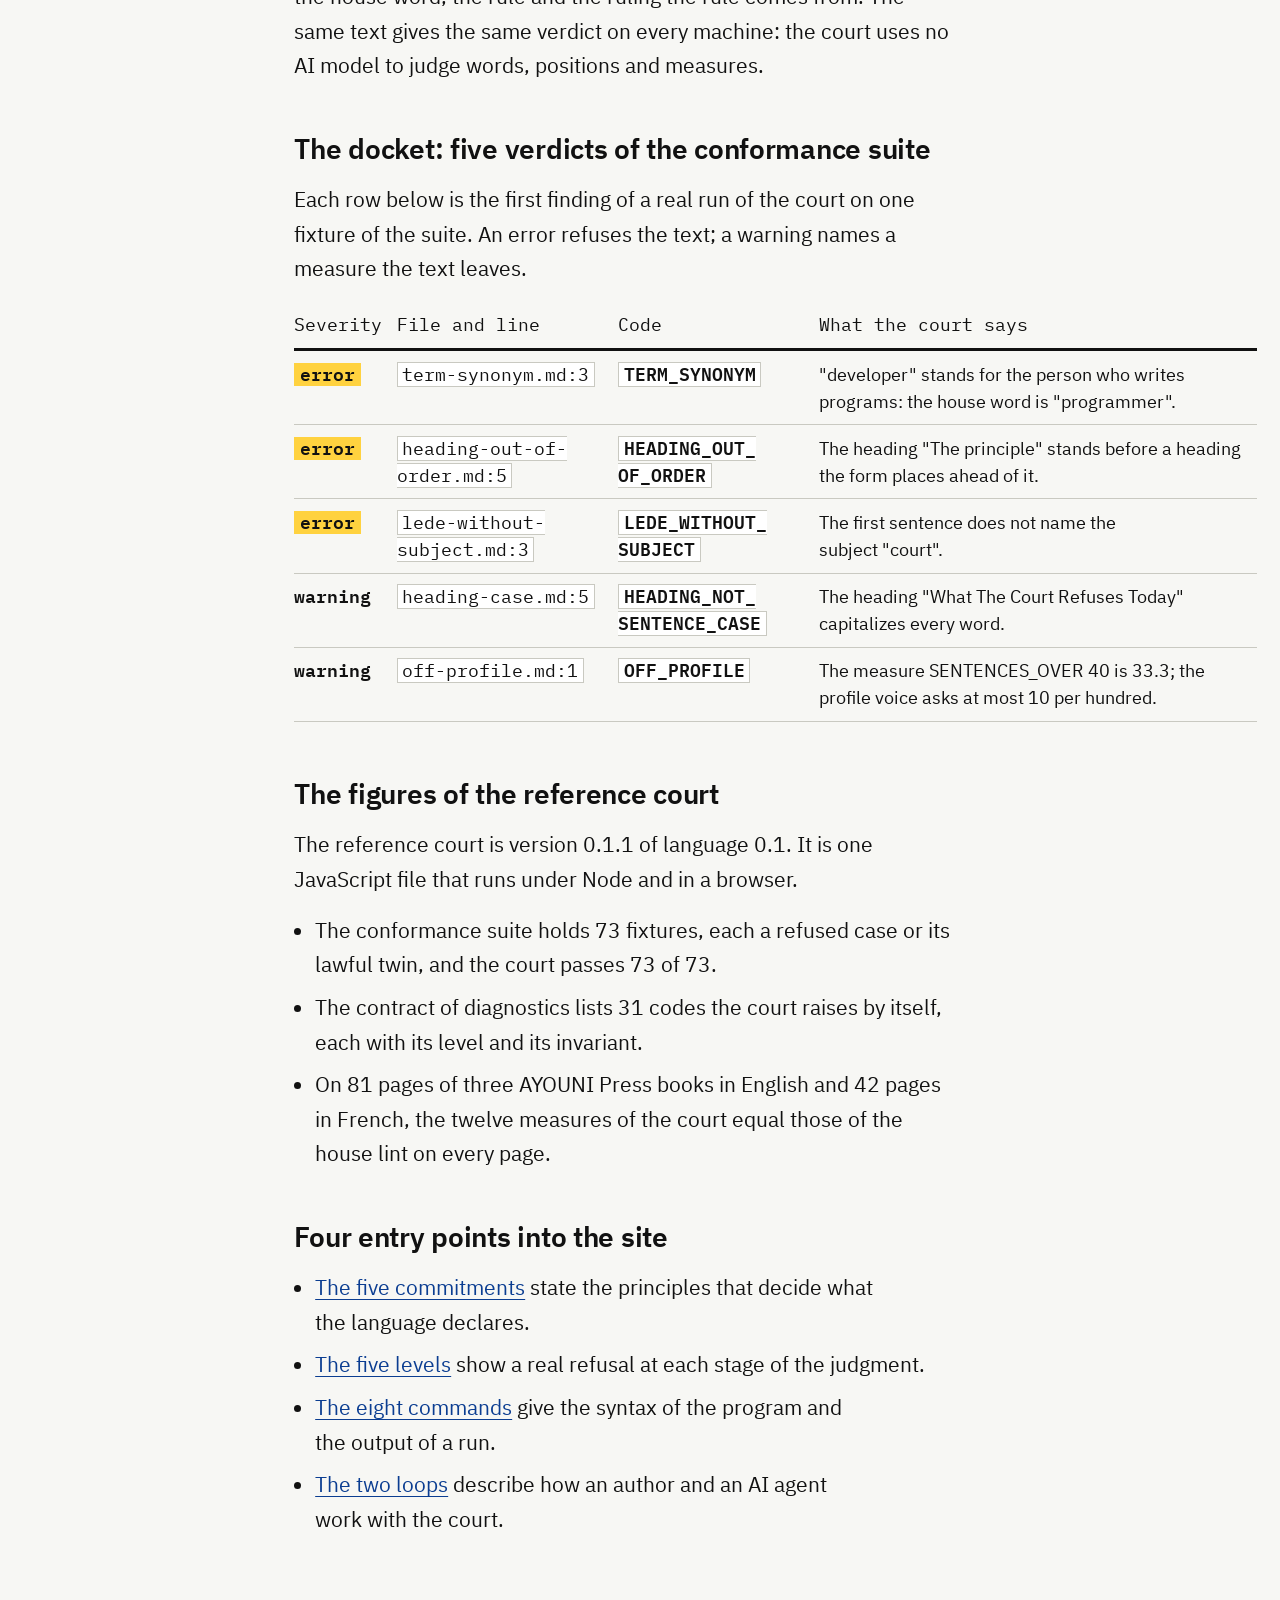
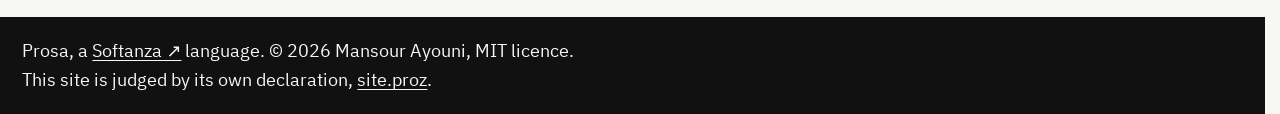
==== commit 8184b788: "Court 0.1.1: close the six gaps of the trial - SAY_ONCE excuses the plural of the subject as it excu" ====
--- a/site/index.html
+++ b/site/index.html
@@ -135,9 +135,9 @@
 <section class="alt">
   <div class="narrow">
     <h2 id="the-figures-of-the-reference-court">The figures of the reference court</h2>
-    <p>The reference court is version 0.1.0 of language 0.1. It is one JavaScript file that runs under Node and in a browser.</p>
+    <p>The reference court is version 0.1.1 of language 0.1. It is one JavaScript file that runs under Node and in a browser.</p>
     <ul>
-      <li>The conformance suite holds 66 fixtures, each a refused case or its lawful twin, and the court passes 66 of 66.</li>
+      <li>The conformance suite holds 73 fixtures, each a refused case or its lawful twin, and the court passes 73 of 73.</li>
       <li>The contract of diagnostics lists 31 codes the court raises by itself, each with its level and its invariant.</li>
       <li>On 81 pages of three AYOUNI Press books in English and 42 pages in French, the twelve measures of the court equal those of the house lint on every page.</li>
     </ul>
